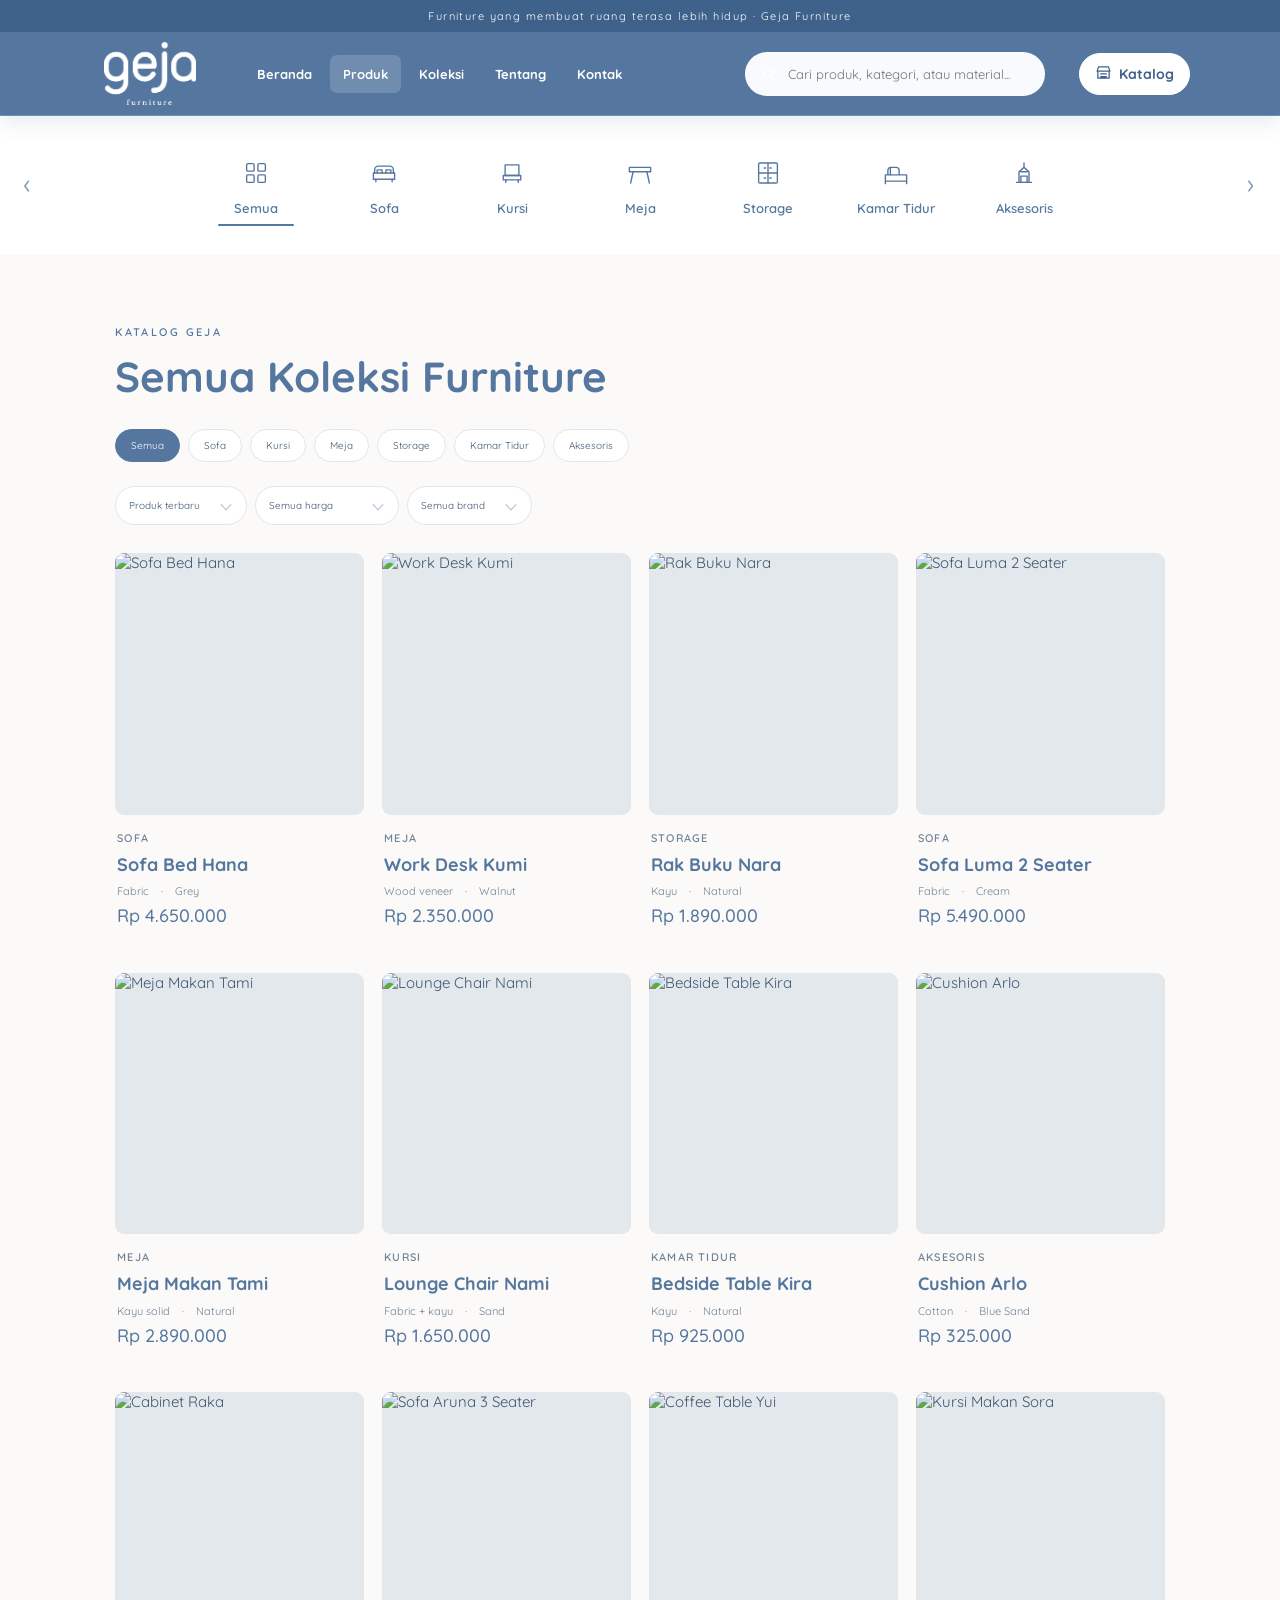
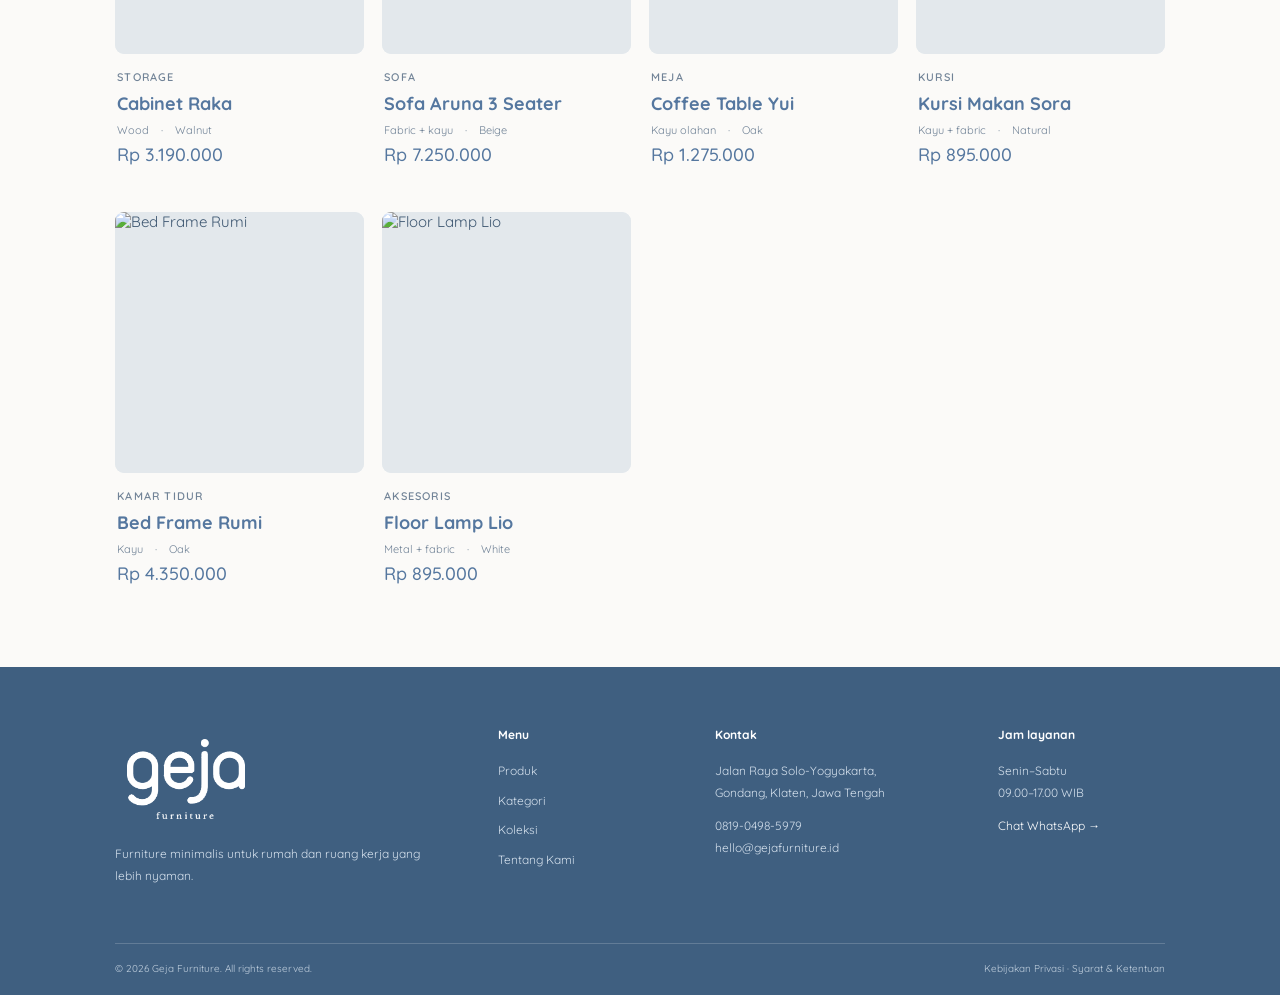
==== katalog.html @ 862dd2e2 "update nomor wa dan alamat" ====
<!DOCTYPE html>
<html lang="id">
<head>
  <meta charset="UTF-8">
  <meta name="viewport" content="width=device-width, initial-scale=1.0">
  <title>Katalog Geja Furniture | Semua Koleksi Furniture Minimalis</title>
  <meta name="description" content="Geja Furniture menghadirkan koleksi furniture minimalis untuk rumah, apartemen, ruang kerja, dan interior. Temukan sofa, kursi, meja, storage, kamar tidur, dan aksesoris dengan desain fungsional dan nyaman.">
  <meta name="keywords" content="Geja Furniture, furniture minimalis, furniture rumah, sofa minimalis, kursi minimalis, meja minimalis, furniture ruang kerja, furniture kamar tidur, storage, aksesoris rumah, katalog furniture">
  <meta name="author" content="Geja Furniture">
  <meta name="robots" content="index, follow, max-image-preview:large, max-snippet:-1, max-video-preview:-1">
  <meta name="googlebot" content="index, follow">
  <meta name="theme-color" content="#55779f">
  <meta name="application-name" content="Geja Furniture">
  <meta name="apple-mobile-web-app-title" content="Geja Furniture">
  <meta property="og:locale" content="id_ID">
  <meta property="og:site_name" content="Geja Furniture">
  <meta property="og:title" content="Geja Furniture | Furniture Minimalis untuk Rumah & Ruang Kerja">
  <meta property="og:description" content="Lihat seluruh katalog Geja Furniture: sofa, kursi, meja, storage, kamar tidur, dan aksesoris untuk rumah dan ruang kerja.">
  <meta property="og:type" content="website">
  <meta property="og:image" content="geja-logo.png">
  <meta property="og:image:alt" content="Logo Geja Furniture">
  <meta name="twitter:card" content="summary">
  <meta name="twitter:title" content="Geja Furniture | Furniture Minimalis">
  <meta name="twitter:description" content="Katalog furniture minimalis Geja untuk ruang yang nyaman dan personal.">
  <meta name="twitter:image" content="geja-logo.png">
  <link rel="icon" type="image/png" href="favicon.png">
  <link rel="preconnect" href="https://fonts.googleapis.com">
  <link rel="preconnect" href="https://fonts.gstatic.com" crossorigin>
  <link href="https://fonts.googleapis.com/css2?family=Quicksand:wght@400;500;600;700;800&display=swap" rel="stylesheet">
  <link rel="stylesheet" href="style.css">

  <script type="application/ld+json">
  {
    "@context": "https://schema.org",
    "@graph": [
      {
        "@type": "Organization",
        "name": "Geja Furniture",
        "logo": "geja-logo.png",
        "description": "Geja Furniture menghadirkan furniture minimalis untuk rumah, ruang kerja, dan kebutuhan interior."
      },
      {
        "@type": "WebSite",
        "name": "Geja Furniture",
        "description": "Katalog furniture minimalis Geja untuk rumah, apartemen, ruang kerja, dan kebutuhan interior."
      }
    ]
  }
  </script>
</head>
<body>

  <div class="topbar">Furniture yang membuat ruang terasa lebih hidup · Geja Furniture</div>

  <header class="header">
    <a class="logo" href="index.html#home" aria-label="Geja Furniture"><img src="geja-logo.png" alt="Geja Furniture"></a>
    <nav id="nav" aria-label="Navigasi utama">
      <a href="index.html#home">Beranda</a><a class="nav-active" href="katalog.html">Produk</a><a href="index.html#koleksi">Koleksi</a><a href="index.html#tentang">Tentang</a><a href="#kontak">Kontak</a>
    </nav>
    <form class="header-search" id="headerSearchForm" role="search"><span class="sr-only"><label for="headerSearch">Cari produk</label></span><button class="search-icon" type="submit" aria-label="Cari"><svg viewBox="0 0 24 24" aria-hidden="true"><circle cx="11" cy="11" r="5.5"></circle><path d="M16 16L21 21"></path></svg></button><input id="headerSearch" type="search" placeholder="Cari produk, kategori, atau material..." autocomplete="off"></form>
    <a class="header-product-btn" href="katalog.html" aria-label="Lihat semua produk"><span aria-hidden="true"><svg class="catalog-icon" viewBox="0 0 24 24"><path d="M4 10h16v10H4zM3 10l2-6h14l2 6M8 14h8M8 18h8"/></svg></span><span>Katalog</span></a>
    <button class="menu-btn" id="menuBtn" aria-label="Buka menu" aria-controls="nav" aria-expanded="false">☰</button>
  </header>

  
<main id="home">
    <section class="categories section" id="kategori">
      <div class="category-slider" aria-label="Kategori produk">
        <button class="slider-arrow" id="catPrev" type="button" aria-label="Kategori sebelumnya">‹</button>
        <div class="category-track" id="categoryTrack">
          <button class="category-card active" data-filter="Semua" type="button"><span class="category-icon all-icon"><svg viewBox="0 0 48 48" aria-hidden="true"><rect x="9" y="9" width="12" height="12" rx="2"/><rect x="27" y="9" width="12" height="12" rx="2"/><rect x="9" y="27" width="12" height="12" rx="2"/><rect x="27" y="27" width="12" height="12" rx="2"/></svg></span><span>Semua</span></button>
          <button class="category-card" data-filter="Sofa" type="button"><span class="category-icon"><svg viewBox="0 0 48 48" aria-hidden="true"><path d="M9 24v-5a6 6 0 0 1 6-6h18a6 6 0 0 1 6 6v5"/><path d="M7 24h34v10H7z"/><path d="M11 34v4M37 34v4M13 24v-5h8v5M27 24v-5h8v5"/></svg></span><span>Sofa</span></button>
          <button class="category-card" data-filter="Kursi" type="button"><span class="category-icon"><svg viewBox="0 0 48 48" aria-hidden="true"><path d="M13 11h22v17H13z"/><path d="M10 28h28v7H10z"/><path d="M14 35v4M34 35v4"/></svg></span><span>Kursi</span></button>
          <button class="category-card" data-filter="Meja" type="button"><span class="category-icon"><svg viewBox="0 0 48 48" aria-hidden="true"><path d="M7 15h34v7H7zM13 22l-4 18M35 22l4 18"/></svg></span><span>Meja</span></button>
          <button class="category-card" data-filter="Storage" type="button"><span class="category-icon"><svg viewBox="0 0 48 48" aria-hidden="true"><rect x="9" y="8" width="30" height="32" rx="2"/><path d="M24 8v32M9 24h30M18 16h2M27 16h2M18 32h2M27 32h2"/></svg></span><span>Storage</span></button>
          <button class="category-card" data-filter="Kamar Tidur" type="button"><span class="category-icon"><svg viewBox="0 0 48 48" aria-hidden="true"><path d="M7 27h34v10H7zM11 27v-7a5 5 0 0 1 5-5h8a5 5 0 0 1 5 5v7"/><path d="M15 15v12M7 37v4M41 37v4"/></svg></span><span>Kamar Tidur</span></button>
          <button class="category-card" data-filter="Aksesoris" type="button"><span class="category-icon"><svg viewBox="0 0 48 48" aria-hidden="true"><path d="M12 39h24M16 39V22l8-7 8 7v17M19 22h10M24 8v7"/><path d="M19 29h10v10H19z"/></svg></span><span>Aksesoris</span></button>
        </div>
        <button class="slider-arrow" id="catNext" type="button" aria-label="Kategori berikutnya">›</button>
      </div>
    </section>

    <section class="products section" id="produk">
      <div class="section-head product-head"><div><p class="eyebrow">KATALOG GEJA</p><h2>Semua Koleksi Furniture</h2></div><span></span></div>
      <div class="filters" role="group" aria-label="Filter kategori"><button class="filter active" data-filter="Semua">Semua</button><button class="filter" data-filter="Sofa">Sofa</button><button class="filter" data-filter="Kursi">Kursi</button><button class="filter" data-filter="Meja">Meja</button><button class="filter" data-filter="Storage">Storage</button><button class="filter" data-filter="Kamar Tidur">Kamar Tidur</button><button class="filter" data-filter="Aksesoris">Aksesoris</button></div>
      <div class="toolbar">
        <div class="selects"><label><span class="sr-only">Urutkan</span><select id="sort"><option value="latest" selected>Produk terbaru</option><option value="price-low">Harga terendah</option><option value="price-high">Harga tertinggi</option><option value="name">Nama A–Z</option></select></label><label><span class="sr-only">Rentang harga</span><select id="priceRange"><option value="all">Semua harga</option><option value="under2">Di bawah Rp2 juta</option><option value="2to5">Rp2–5 juta</option><option value="over5">Di atas Rp5 juta</option></select></label><label><span class="sr-only">Brand</span><select id="brandFilter"><option value="all">Semua brand</option><option value="Geja Furniture">Geja Furniture</option></select></label></div>
      </div>
      <div class="product-grid" id="productGrid"></div>
      <div class="empty-state" id="emptyState" hidden><h3>Produk tidak ditemukan</h3><p>Coba ubah kata pencarian atau filter yang digunakan.</p><button class="btn outline" id="clearFilters" type="button">Reset filter</button></div>
    </section>


</main>
  <footer id="kontak"><div class="footer-main"><div><a class="logo footer-logo" href="index.html#home"><img src="geja-logo.png" alt="Geja Furniture"></a><p>Furniture minimalis untuk rumah dan ruang kerja yang lebih nyaman.</p></div><div><h4>Menu</h4><a href="katalog.html">Produk</a><a href="#kategori">Kategori</a><a href="index.html#koleksi">Koleksi</a><a href="index.html#tentang">Tentang Kami</a></div><div><h4>Kontak</h4><p>Jalan Raya Solo-Yogyakarta,<br>Gondang, Klaten, Jawa Tengah</p><p>0819-0498-5979<br>hello@gejafurniture.id</p></div><div><h4>Jam layanan</h4><p>Senin–Sabtu<br>09.00–17.00 WIB</p><a class="wa" href="https://wa.me/6281904985979" target="_blank" rel="noopener noreferrer">Chat WhatsApp →</a></div></div><div class="footer-bottom"><span>© <span id="year">2026</span> Geja Furniture. All rights reserved.</span><span>Kebijakan Privasi · Syarat & Ketentuan</span></div></footer>

  <div class="modal" id="modal" role="dialog" aria-modal="true" aria-labelledby="modalName" aria-hidden="true"><div class="modal-box"><button class="modal-share" id="modalShare" type="button" aria-label="Bagikan produk" title="Bagikan produk"><svg viewBox="0 0 24 24" aria-hidden="true"><circle cx="18" cy="5" r="2.5"></circle><circle cx="6" cy="12" r="2.5"></circle><circle cx="18" cy="19" r="2.5"></circle><path d="m8.2 10.8 7.6-4.6M8.2 13.2l7.6 4.6"></path></svg></button><button class="modal-close" id="modalClose" type="button" aria-label="Tutup detail">×</button><img id="modalImg" src="" alt=""><div class="modal-info"><p class="eyebrow" id="modalCategory"></p><h2 id="modalName"></h2><div class="modal-price-row"><strong id="modalPrice"></strong></div><p id="modalDesc"></p><div class="spec" id="modalSpec"></div><div class="modal-actions"><a class="btn shopee-modal-button" id="modalShopee" target="_blank" rel="noopener noreferrer"><img class="modal-action-icon" src="Shopee%20Icon.svg" alt="">Beli melalui Shopee →</a><a class="btn primary whatsapp-modal-button" id="modalContact" target="_blank" rel="noopener noreferrer"><img class="modal-action-icon" src="WhatsApp%20Logo.svg" alt="">Tanya via WhatsApp →</a></div></div></div></div>

  <script src="script.js"></script>
</body>
</html>
---- style.css ----
:root{--blue:#55779f;--blue-dark:#3f628b;--blue-soft:#eaf0f5;--blue-pale:#f3f6f8;--ink:#40556d;--muted:#8190a0;--paper:#fbfaf8;--white:#fff;--line:#e4e9ed;--warm:#f3eee7;--success:#567765;--shadow:0 16px 45px rgba(57,83,108,.10)}
*{box-sizing:border-box}html{scroll-behavior:smooth;scroll-padding-top:90px}body{margin:0;color:var(--ink);background:var(--paper);font-family:"Quicksand",sans-serif}body.modal-open{overflow:hidden}.sr-only{position:absolute;width:1px;height:1px;padding:0;margin:-1px;overflow:hidden;clip:rect(0,0,0,0);white-space:nowrap;border:0}
.topbar{background:var(--blue);color:#fff;text-align:center;font-size:10px;padding:8px 20px;letter-spacing:.13em}.header{height:82px;background:rgba(255,255,255,.94);backdrop-filter:blur(15px);display:flex;align-items:center;gap:34px;padding:0 7vw;position:sticky;top:0;z-index:20;border-bottom:1px solid var(--line);box-sizing:border-box}.logo{display:flex;align-items:center;text-decoration:none;flex:none;padding:12px 12px;border-radius:10px;line-height:0;align-self:center}.logo img{width:92px;height:auto;display:block;object-fit:contain;margin:0}.header nav{display:flex;gap:31px;flex:1;align-items:center}.header nav a,.text-link{font-size:13px;color:var(--ink);text-decoration:none;position:relative}.header nav a:after{content:"";position:absolute;left:0;right:0;bottom:-10px;height:2px;background:var(--blue);transform:scaleX(0);transform-origin:left;transition:.25s}.header nav a:hover:after,.header nav a.nav-active:after{transform:scaleX(1)}.header-search{width:min(300px,25vw);position:relative}.header-search input{width:100%;border:0;background:var(--blue-pale);border-radius:24px;padding:12px 16px 12px 42px;outline:none;font:inherit;font-size:11px;color:var(--ink)}.header-search input:focus{box-shadow:0 0 0 2px rgba(85,119,159,.18)}.search-icon{position:absolute;left:15px;top:50%;transform:translateY(-50%);width:18px;height:18px;display:flex;align-items:center;justify-content:center;color:var(--blue);z-index:1;background:transparent;border:0;padding:0;cursor:pointer}.search-icon svg,.search-box svg{width:18px;height:18px;stroke:currentColor;fill:none;stroke-width:2;stroke-linecap:round;stroke-linejoin:round}.header-icon{color:var(--blue);font-size:22px;text-decoration:none;line-height:1}.menu-btn{display:none;background:none;border:0;font-size:24px;color:var(--blue);cursor:pointer}
.hero{display:grid;grid-template-columns:47% 53%;min-height:590px;background:var(--white)}.hero-copy{padding:70px 5vw 65px 9vw;display:flex;flex-direction:column;justify-content:center;background:linear-gradient(135deg,#fff 0%,#fbfaf8 68%,#f1f5f8 100%)}.eyebrow{font-size:10px;letter-spacing:.25em;font-weight:600;color:var(--blue);margin:0 0 15px}.hero-brand{margin:0 0 12px}.hero-brand img{width:min(270px,62%);height:auto;display:block}.hero h1{font-family:"Quicksand",sans-serif;font-size:clamp(31px,3.3vw,51px);font-weight:600;line-height:1.02;margin:0 0 18px;letter-spacing:-.5px;color:var(--blue)}.hero h1 em{font-style:normal;color:#74879a}.hero-text{color:var(--muted);line-height:1.85;max-width:500px;font-size:13px}.hero-actions{display:flex;align-items:center;gap:25px;margin-top:23px}.btn{display:inline-flex;align-items:center;justify-content:center;gap:18px;padding:13px 21px;text-decoration:none;font-size:11px;font-weight:600;letter-spacing:.03em;border:0;cursor:pointer;font-family:inherit;border-radius:25px;transition:.2s}.btn.primary{background:var(--blue);color:#fff;box-shadow:0 7px 18px rgba(85,119,159,.18)}.btn.light{background:#fff;color:var(--blue);box-shadow:var(--shadow)}.btn.outline{border:1px solid var(--blue);background:transparent;color:var(--blue)}.btn:hover{transform:translateY(-2px)}.text-link:hover{color:var(--blue)}.hero-image{position:relative;min-height:590px;background:#e7edf1;overflow:hidden}.hero-image>img{width:100%;height:100%;object-fit:cover;display:block}.hero-image:after{content:"";position:absolute;inset:0;background:linear-gradient(90deg,rgba(255,255,255,.12),transparent 45%)}.hero-card{position:absolute;bottom:25px;left:25px;background:rgba(255,255,255,.93);padding:17px 20px;max-width:270px;box-shadow:var(--shadow);z-index:2}.hero-card small,.hero-card span{display:block;color:var(--muted);font-size:9px}.hero-card strong{display:block;margin:5px 0;font-family:"Quicksand",sans-serif;font-size:23px;color:var(--blue)}
.section{padding:70px 9vw}.section-head{display:flex;align-items:end;justify-content:space-between;margin-bottom:30px}.section-head h2{font-family:"Quicksand",sans-serif;font-size:44px;font-weight:600;line-height:1;margin:0;color:var(--blue)}
.categories{padding:18px 0 22px;background:#fff}.category-slider{display:grid;grid-template-columns:30px minmax(0,1fr) 30px;align-items:center;gap:2px;max-width:1260px;margin:auto}.category-track{display:flex;gap:3px;overflow-x:auto;scroll-behavior:smooth;scrollbar-width:none;padding:3px 0}.category-track::-webkit-scrollbar{display:none}.category-card{min-width:108px;flex:0 0 108px;border:0;background:transparent;color:var(--blue);padding:8px 5px 7px;border-radius:10px;cursor:pointer;text-align:center;font:inherit;position:relative;transition:.2s}.category-card:hover{background:var(--blue-pale)}.category-card.active{background:transparent}.category-card.active:after{content:"";position:absolute;left:24px;right:24px;bottom:0;height:2px;border-radius:2px;background:var(--blue)}.category-card>span:last-child{display:block;font-size:11px;font-weight:500;line-height:1.15;margin-top:5px;white-space:nowrap}.category-icon{width:38px;height:38px;display:flex;align-items:center;justify-content:center;margin:auto;background:transparent;border:0;box-shadow:none}.category-card.active .category-icon{background:transparent;border-color:transparent}.category-icon svg{width:25px;height:25px;fill:none;stroke:currentColor;stroke-width:1.8;stroke-linecap:round;stroke-linejoin:round}.all-icon svg rect{fill:none}.slider-arrow{width:28px;height:28px;border:0;background:transparent;color:var(--blue);font-size:25px;line-height:1;cursor:pointer;padding:0;opacity:.75}.slider-arrow:hover{opacity:1;background:var(--blue-pale);border-radius:50%}
.banner{min-height:410px;background:linear-gradient(90deg,rgba(57,76,96,.78),rgba(57,76,96,.18)),url("https://images.unsplash.com/photo-1618220179428-22790b461013?auto=format&fit=crop&w=1800&q=85") center/cover;display:flex;align-items:center;padding:60px 9vw;color:#fff}.banner .eyebrow{color:#dbe8f2}.banner h2{font-family:"Quicksand",sans-serif;font-size:55px;font-weight:600;line-height:.98;margin:0 0 28px}.filters{display:flex;gap:8px;flex-wrap:wrap;justify-content:flex-end;margin-bottom:24px}.filter{border:1px solid var(--line);background:#fff;border-radius:22px;padding:9px 15px;cursor:pointer;font:inherit;font-size:10px;color:var(--ink);transition:.2s}.filter.active,.filter:hover{background:var(--blue);color:#fff;border-color:var(--blue)}.toolbar{display:grid;grid-template-columns:minmax(240px,1fr) auto auto;gap:12px;align-items:center;margin-bottom:28px}.search-box{position:relative;display:block;max-width:520px}.search-box input{width:100%;padding:13px 42px 13px 16px;border:1px solid var(--line);border-radius:25px;background:#fff;font:inherit;font-size:11px;color:var(--ink);outline:none}.search-box input:focus,select:focus{border-color:var(--blue);box-shadow:0 0 0 2px rgba(85,119,159,.12)}.search-box>svg{position:absolute;right:15px;top:50%;transform:translateY(-50%);width:18px;height:18px;color:var(--blue);stroke:currentColor;fill:none;stroke-width:2;stroke-linecap:round;stroke-linejoin:round}.selects{display:flex;gap:8px}.selects select{padding:12px 32px 12px 13px;border:1px solid var(--line);border-radius:23px;background:#fff;font:inherit;font-size:10px;color:var(--ink);cursor:pointer}.result-count{font-size:10px;color:var(--muted);white-space:nowrap;text-align:right}.product-grid{display:grid;grid-template-columns:repeat(4,1fr);gap:34px 18px}.product{cursor:pointer;outline:none}.product:focus-visible{box-shadow:0 0 0 3px rgba(85,119,159,.28)}.product-image{position:relative;background:#edf1f3;overflow:hidden;border-radius:9px}.product-image img{width:100%;aspect-ratio:1/1.05;display:block;object-fit:cover;transition:.5s}.product-image img.img-error{background:#e3e8ec}.product:hover img{transform:scale(1.035)}.badge,.status{position:absolute;top:11px;padding:6px 10px;font-size:8px;letter-spacing:.08em;background:rgba(255,255,255,.94);border-radius:14px}.badge{left:11px;color:var(--blue)}.status{right:11px;color:var(--success);text-transform:uppercase}.status.pre-order{color:var(--blue-dark)}.quick-view{position:absolute;bottom:11px;right:11px;border:0;background:var(--blue);color:#fff;border-radius:18px;padding:8px 13px;font:inherit;font-size:9px;opacity:0;transform:translateY(5px);transition:.25s;cursor:pointer}.product:hover .quick-view,.product:focus-within .quick-view{opacity:1;transform:none}.product-info{padding:12px 2px}.product-category{color:var(--muted);font-size:9px;text-transform:uppercase;letter-spacing:.11em}.product h3{font-family:"Quicksand",sans-serif;color:var(--blue);font-size:13px;font-weight:600;margin:7px 0}.product-meta{display:flex;gap:12px;color:var(--muted);font-size:9px;margin-bottom:7px}.product-meta span+span:before{content:"·";margin-right:12px}.price{font-size:13px;font-weight:700;color:var(--blue)}.empty-state{text-align:center;padding:65px 20px;border:1px dashed var(--line);border-radius:15px;margin-top:10px}.empty-state h3{font-family:"Quicksand",sans-serif;font-size:29px;margin:0 0 8px;color:var(--blue)}.empty-state p{color:var(--muted);font-size:12px;margin:0 0 20px}
.collection-grid{display:grid;grid-template-columns:1.25fr .75fr;gap:15px}.collection{position:relative;min-height:300px;overflow:hidden;border-radius:9px}.collection.large{grid-row:span 2;min-height:615px}.collection img{width:100%;height:100%;object-fit:cover;position:absolute}.collection:after{content:"";position:absolute;inset:0;background:linear-gradient(0deg,rgba(43,60,76,.72),transparent 60%)}.collection>div{position:absolute;z-index:2;bottom:25px;left:25px;color:#fff;max-width:420px}.collection p{font-size:9px;letter-spacing:.17em}.collection h3{font-family:"Quicksand",sans-serif;font-size:28px;font-weight:600;margin:8px 0}.benefits{display:grid;grid-template-columns:repeat(4,1fr);gap:25px;border-top:1px solid var(--line);border-bottom:1px solid var(--line);background:#fff}.benefit b{font-size:11px;color:var(--blue)}.benefit h3{font-family:"Quicksand",sans-serif;color:var(--blue);font-size:25px;font-weight:600;margin:22px 0 8px}.benefit p,.about-copy>p{color:var(--muted);line-height:1.8;font-size:12px}.about{display:grid;grid-template-columns:1.05fr .95fr;gap:7vw;align-items:center}.about-image img{width:100%;display:block;aspect-ratio:1.2;object-fit:cover;border-radius:8px}.about-copy h2{font-family:"Quicksand",sans-serif;color:var(--blue);font-size:53px;font-weight:600;line-height:.95;margin:0 0 23px}.about-copy .btn{margin-top:18px}
footer{background:#3f5f80;color:#eef5fb;padding:60px 9vw 20px}.footer-main{display:grid;grid-template-columns:2fr 1fr 1.4fr 1fr;gap:50px}.footer-logo img{filter:brightness(0) invert(1);width:105px}.footer-main>div>p,footer a{font-size:11px;color:#d3dfeb;line-height:1.8;text-decoration:none}.footer-main h4{font-size:11px;margin:0 0 18px;color:#fff}.footer-main a:not(.logo):not(.wa){display:block;margin:8px 0}.wa{color:#fff!important}.footer-bottom{border-top:1px solid rgba(255,255,255,.18);margin-top:45px;padding-top:18px;display:flex;justify-content:space-between;color:#c0cfdd;font-size:9px}.modal{display:none;position:fixed;inset:0;background:rgba(39,57,74,.62);z-index:100;padding:30px;align-items:center;justify-content:center}.modal.open{display:flex}.modal-box{background:var(--paper);width:min(920px,100%);max-height:90vh;overflow:auto;display:grid;grid-template-columns:1fr 1fr;position:relative;border-radius:12px;overflow:hidden}.modal-box>img{width:100%;height:100%;min-height:450px;object-fit:cover;background:#e8edf0}.modal-info{padding:50px 42px}.modal-info h2{font-family:"Quicksand",sans-serif;color:var(--blue);font-size:42px;font-weight:600;margin:0 0 12px}.modal-price-row{display:flex;align-items:center;gap:15px;margin-bottom:20px}.modal-info>p:not(.eyebrow){color:var(--muted);font-size:12px;line-height:1.8}.modal-price-row strong{font-size:18px;color:var(--blue)}.modal-price-row span{font-size:9px;text-transform:uppercase;letter-spacing:.08em;padding:6px 9px;background:#e6efe9;color:var(--success);border-radius:12px}.spec{border-top:1px solid var(--line);border-bottom:1px solid var(--line);margin:25px 0}.spec div{display:grid;grid-template-columns:90px 1fr;padding:12px 0;font-size:11px}.spec div+div{border-top:1px solid var(--line)}.spec b{font-weight:600;color:var(--blue)}.spec span{color:var(--muted)}.modal-actions{display:flex;gap:10px;flex-wrap:wrap}.modal-close{position:absolute;right:12px;top:12px;border:0;background:#fff;color:var(--blue);border-radius:50%;width:34px;height:34px;font-size:23px;cursor:pointer;z-index:3;box-shadow:0 3px 10px rgba(0,0,0,.08)}.modal-close:focus-visible{outline:2px solid var(--blue)}
@media(max-width:1100px){.header{gap:20px}.header nav{gap:18px}.header-search{width:230px}.product-grid{grid-template-columns:repeat(3,1fr)}.toolbar{grid-template-columns:1fr 1fr}.search-box{max-width:none}.result-count{text-align:left}.selects{justify-content:flex-end}.category-card{min-width:120px;flex-basis:120px}}
@media(max-width:900px){.header nav{display:none;position:absolute;top:82px;left:0;right:0;background:#fff;padding:20px 7vw;flex-direction:column;border-bottom:1px solid var(--line);box-shadow:0 10px 25px rgba(50,70,90,.08)}.header nav.show{display:flex}.menu-btn{display:block;margin-left:auto}.header-icon{display:none}.header-search{margin-left:auto;width:min(280px,45vw)}.hero{grid-template-columns:1fr}.hero-copy{padding:65px 7vw}.hero-image{min-height:480px}.product-grid{grid-template-columns:repeat(2,1fr)}.filters{justify-content:flex-start}.about{grid-template-columns:1fr}.about-copy{padding-top:10px}.benefits{grid-template-columns:repeat(2,1fr)}.footer-main{grid-template-columns:1fr 1fr}.collection-grid{grid-template-columns:1fr}.collection.large{grid-row:auto;min-height:420px}.collection{min-height:300px}}
@media(max-width:620px){.topbar{font-size:8px}.header{height:72px;padding:0 5vw}.header nav{top:72px}.logo img{width:88px}.header-search{width:150px}.hero-copy{padding:48px 6vw}.hero-brand img{width:190px}.hero h1{font-size:38px}.hero-image{min-height:390px}.hero-card{left:15px;bottom:15px}.section{padding:55px 6vw}.section-head{align-items:start;gap:15px}.section-head h2{font-size:37px}.category-slider{grid-template-columns:24px minmax(0,1fr) 24px;gap:0}.slider-arrow{width:24px;height:24px;font-size:20px}.category-track{gap:1px;padding:2px 0}.category-card{min-width:76px;flex-basis:76px;padding:6px 2px 7px}.category-card.active:after{left:16px;right:16px}.category-card>span:last-child{font-size:9px;margin-top:3px}.category-icon{width:32px;height:32px}.category-icon svg{width:22px;height:22px}.toolbar{grid-template-columns:1fr}.selects{justify-content:stretch}.selects label{flex:1}.selects select{width:100%}.result-count{text-align:left}.product-grid{gap:28px 12px}.product-meta{display:none}.banner{min-height:360px;padding:50px 6vw}.banner h2{font-size:42px}.benefits{grid-template-columns:1fr}.footer-main{grid-template-columns:1fr;gap:28px}.footer-bottom{flex-direction:column;gap:8px}.modal{padding:12px}.modal-box{grid-template-columns:1fr;max-height:94vh}.modal-box>img{min-height:260px;max-height:340px}.modal-info{padding:32px 25px}.modal-info h2{font-size:36px}}

/* =============================
   GEJA V5 — refined responsive theme
   ============================= */
:root{
  --blue:#55779f;
  --blue-dark:#3f628b;
  --blue-soft:#e7eef4;
  --blue-pale:#f1f5f8;
  --ink:#3f5872;
  --muted:#718397;
  --paper:#fbfaf8;
  --white:#fff;
  --line:#dfe7ed;
}
body{font-family:"Quicksand",sans-serif;font-size:15px}
h1,h2,h3,h4,h5,h6,p,a,button,input,select,textarea{font-family:"Quicksand",sans-serif}

/* Header mengikuti warna biru logo Geja */
.topbar{background:var(--blue-dark);font-size:11px;padding:9px 20px}
.header{height:84px;background:var(--blue);border-bottom:1px solid rgba(255,255,255,.18);box-shadow:0 5px 20px rgba(63,98,139,.14)}
.logo img{width:118px;filter:brightness(0) invert(1)}
.header nav a,.text-link{font-size:14px;color:#fff;font-weight:600}
.header nav a:after{background:#fff}
.header-search input{background:rgba(255,255,255,.95);font-size:13px;padding:13px 16px 13px 42px}
.search-icon{color:var(--blue-dark);border:0;background:transparent;cursor:pointer;padding:0;line-height:1;font-family:inherit} .search-icon:focus-visible{outline:2px solid rgba(255,255,255,.7);outline-offset:3px;border-radius:50%}
.header-icon,.menu-btn{color:#fff}

/* Hirarki teks dibuat lebih terbaca */
.eyebrow{font-size:11px;letter-spacing:.22em}
.hero h1{font-size:clamp(34px,3.5vw,54px);font-weight:700;line-height:1.08;letter-spacing:-.3px}
.hero-text{font-size:15px;line-height:1.8}
.btn{font-size:13px;padding:14px 22px}
.text-link{font-size:14px}
.hero-card small,.hero-card span{font-size:11px}
.hero-card strong{font-size:21px;font-weight:700}
.section-head h2{font-size:42px;font-weight:700;line-height:1.08}

/* Slider kategori desktop: ikon lebih besar, item tetap sederhana */
.categories{padding:22px 0 25px}
.category-slider{grid-template-columns:36px minmax(0,1fr) 36px;max-width:1260px;gap:0}
.category-track{gap:4px;padding:4px 0}
.category-card{min-width:124px;flex-basis:124px;padding:9px 5px 10px}
.category-card>span:last-child{font-size:13px;font-weight:600;margin-top:6px}
.category-icon{width:44px;height:44px}
.category-icon svg{width:30px;height:30px;stroke-width:2.2}
.slider-arrow{width:32px;height:32px;font-size:27px}

/* Produk, koleksi, benefit, footer, dan modal */
.product-category{font-size:11px}
.product h3{font-size:15px}
.product-meta{font-size:11px}
.price{font-size:15px}
.badge,.status{font-size:9px}
.quick-view{font-size:11px}
.empty-state h3{font-size:27px;font-weight:700}
.empty-state p{font-size:13px}
.collection p{font-size:10px}
.collection h3{font-size:27px;font-weight:700}
.benefit b{font-size:12px}
.benefit h3{font-size:22px;font-weight:700}
.benefit p,.about-copy>p{font-size:14px;line-height:1.8}
.about-copy h2{font-size:46px;font-weight:700;line-height:1.05}
.banner h2{font-size:52px;font-weight:700;line-height:1.02}
.footer-main>div>p,footer a{font-size:12px}
.footer-main h4{font-size:12px}
.footer-bottom{font-size:10px}
.modal-info h2{font-size:39px;font-weight:700}
.modal-info>p:not(.eyebrow){font-size:14px}
.modal-price-row strong{font-size:19px}
.modal-price-row span{font-size:10px}
.spec div{font-size:12px}

@media(max-width:900px){
  .header{height:82px}
  .header nav{top:82px;background:var(--blue);border-bottom:1px solid rgba(255,255,255,.18)}
  .header nav a{color:#fff;font-size:15px}
  .header nav a:after{background:#fff}
  .header-search input{font-size:12px}
}

@media(max-width:620px){
  .topbar{font-size:9px;padding:8px 14px;letter-spacing:.1em}
  .header{height:72px;padding:0 4vw}
  .header nav{top:72px;padding:18px 6vw}
  .logo img{width:94px}
  .header-search{width:min(190px,48vw)}
  .header-search input{font-size:11px;padding:11px 12px 11px 36px}
  .search-icon{left:12px;font-size:18px}

  .hero-copy{padding:45px 6vw}
  .hero h1{font-size:36px}
  .hero-text{font-size:14px}
  .eyebrow{font-size:10px}
  .hero-card small,.hero-card span{font-size:10px}
  .hero-card strong{font-size:19px}
  .section{padding:50px 6vw}
  .section-head h2{font-size:34px}

  /* Mobile: tanpa tombol navigasi, slider memenuhi lebar layar */
  .categories{padding:12px 0 18px}
  .category-slider{display:block;width:100%;max-width:none}
  .category-slider .slider-arrow{display:none}
  .category-track{width:100vw;max-width:none;gap:0;padding:2px 0 6px;overflow-x:auto;overflow-y:hidden}
  .category-card{min-width:25vw;width:25vw;flex:0 0 25vw;padding:8px 2px 9px;border-radius:0}
  .category-card:hover{background:transparent}
  .category-card.active:after{left:22%;right:22%;height:2px}
  .category-icon{width:38px;height:38px}
  .category-icon svg{width:28px;height:28px}
  .category-card>span:last-child{font-size:12px;line-height:1.2;margin-top:5px;font-weight:600}

  .toolbar{gap:16px;margin-bottom:28px}
  .toolbar .search-box input{font-size:13px}
  .selects{display:flex;justify-content:flex-start;gap:10px;width:100%;overflow-x:auto;overflow-y:hidden;padding:2px 1px 8px;scrollbar-width:thin;scrollbar-color:var(--blue) var(--blue-pale)}
  .selects::-webkit-scrollbar{height:5px}
  .selects::-webkit-scrollbar-track{background:var(--blue-pale);border-radius:5px}
  .selects::-webkit-scrollbar-thumb{background:var(--blue);border-radius:5px}
  .selects label{display:block;flex:0 0 auto}
  .selects select{display:block;min-width:max-content;min-height:48px;padding:12px 40px 12px 15px;font-size:13px;line-height:1.25;white-space:nowrap}
  .filters{gap:8px;margin-bottom:22px}
  .filter{min-height:40px;padding:9px 14px;font-size:12px}
  .result-count{font-size:11px}
  .product-category{font-size:10px}
  .product h3{font-size:14px}
  .price{font-size:14px}
  .banner h2{font-size:40px}
  .benefit h3{font-size:21px}
  .benefit p,.about-copy>p{font-size:13px}
  .about-copy h2{font-size:38px}
  .footer-main>div>p,footer a{font-size:12px}
  .modal-info h2{font-size:33px}
}


/* =============================
   GEJA V6 — category alignment + header product button + stronger product typography
   ============================= */
@media(min-width:901px){
  .category-track{justify-content:center;}
}
.header-product-btn{
  display:inline-flex;
  align-items:center;
  justify-content:center;
  gap:7px;
  min-width:92px;
  height:42px;
  padding:0 15px;
  border:1px solid rgba(255,255,255,.48);
  border-radius:22px;
  background:rgba(255,255,255,.10);
  color:#fff;
  text-decoration:none;
  font-family:"Quicksand",sans-serif;
  font-size:14px;
  font-weight:700;
  line-height:1;
  transition:background .2s, transform .2s, border-color .2s;
}
.header-product-btn span:first-child{font-size:19px;line-height:1;}
.catalog-icon{width:17px;height:17px;fill:none;stroke:currentColor;stroke-width:1.8;stroke-linecap:round;stroke-linejoin:round}
.header-product-btn:hover{background:rgba(255,255,255,.20);border-color:rgba(255,255,255,.75);transform:translateY(-1px);}
.product h3{font-size:18px;font-weight:750;line-height:1.25;margin:8px 0 8px;}
.price{font-size:18px;font-weight:500;line-height:1.2;}
.product-category{font-size:11px;font-weight:600;}
@media(max-width:1100px) and (min-width:901px){
  .header-product-btn{min-width:82px;padding:0 12px;font-size:13px;}
}
@media(max-width:900px){
  .header-product-btn{display:inline-flex;}
}
@media(max-width:620px){
  .header{gap:8px}
  .logo img{width:76px}
  .header-search{width:clamp(145px,calc(100vw - 175px),210px)}
  .header-product-btn{min-width:42px;width:42px;height:36px;padding:0;font-size:0;gap:0}
  .header-product-btn span:first-child{display:flex;font-size:19px}
  .catalog-icon{width:18px;height:18px}
  .header-product-btn span:last-child{display:none}
  .product h3{font-size:17px;font-weight:750;}
  .price{font-size:17px;font-weight:500;}
  .product-category{font-size:10px;}
}


/* Benefit illustrations: simple outline style */
.benefit{position:relative;padding-top:8px}
.benefit-icon{width:78px;height:78px;margin-bottom:20px;display:flex;align-items:center;justify-content:flex-start}
.benefit-icon svg{width:72px;height:72px;stroke:var(--blue);stroke-width:1.7;stroke-linecap:round;stroke-linejoin:round}
.benefit h3{margin:0 0 10px;font-size:23px;font-weight:800;line-height:1.25}
.benefit p{font-size:14px;line-height:1.75}
@media(max-width:900px){.benefit-icon{width:68px;height:68px;margin-bottom:15px}.benefit-icon svg{width:62px;height:62px}.benefit h3{font-size:21px}}
@media(max-width:620px){.benefit{padding-top:2px}.benefit-icon{width:64px;height:64px;margin-bottom:13px}.benefit-icon svg{width:58px;height:58px}.benefit h3{font-size:20px}.benefit p{font-size:14px}}

/* V8 — ruang visual di sekitar logo header */
.header > .logo{
  padding: 14px 14px;
  border-radius: 10px;
  margin-top: 0;
  margin-bottom: 0;
}
.header > .logo img{
  display:block;
  width: 92px;
  height: auto;
}

@media (max-width: 620px){
  .header > .logo{
    padding: 10px 10px;
  }
}

/* Tombol menuju halaman katalog lengkap */
.catalog-cta {
  display:flex; flex-direction:column; align-items:center; justify-content:center;
  gap:10px; margin:34px auto 0; text-align:center;
}
.catalog-cta p { margin:0; font-size:15px; font-weight:600; color:var(--muted); }
.catalog-cta .btn { min-width:210px; }
@media (max-width:768px) {
  .catalog-cta { margin-top:28px; }
  .catalog-cta p { font-size:14px; }
  .catalog-cta .btn { width:100%; max-width:280px; }
}

.shopping{background:var(--blue-pale);border-top:1px solid var(--line);border-bottom:1px solid var(--line)}
.shopping-inner{display:grid;grid-template-columns:minmax(0,1fr) minmax(360px,500px);gap:60px;align-items:center}
.shopping h2{max-width:600px;margin:0;color:var(--blue);font-size:clamp(30px,4vw,48px);line-height:1.05;font-weight:700}
.shopping-text{max-width:560px;margin:18px 0 0;color:var(--muted);font-size:14px;line-height:1.8}
.shopping-actions{display:grid;gap:12px}
.shopping-button{display:flex;align-items:center;gap:15px;min-height:78px;padding:15px 18px;border-radius:10px;text-decoration:none;color:#fff;box-shadow:0 10px 24px rgba(57,83,108,.12);transition:transform .2s,box-shadow .2s}
.shopee-modal-button{background:#ee4d2d;color:#fff}
.whatsapp-button,.whatsapp-modal-button{background:#198754;color:#fff}
.modal-action-icon{width:18px;height:18px;object-fit:contain;filter:brightness(0) invert(1)}
.modal-actions{display:grid;grid-template-columns:1fr;gap:10px}
.modal-actions .btn{width:100%;min-width:0}
.shopping-button:hover{transform:translateY(-2px);box-shadow:0 14px 28px rgba(57,83,108,.18)}
.shopping-button:focus-visible{outline:3px solid rgba(85,119,159,.35);outline-offset:3px}
.shopping-icon{width:35px;height:35px;flex:0 0 35px;object-fit:contain;filter:brightness(0) invert(1)}
.shopping-button span:not(.shopping-arrow){display:flex;flex-direction:column;gap:3px;min-width:0}
.shopping-button small{font-size:10px;opacity:.82;letter-spacing:.08em;text-transform:uppercase}
.shopping-button strong{font-size:15px;font-weight:700}
.shopping-arrow{margin-left:auto;font-size:22px;line-height:1}
.shopee-button{background:#ee4d2d}
@media(max-width:900px){.shopping-inner{grid-template-columns:1fr;gap:30px}}
@media(max-width:620px){.shopping{padding-top:45px;padding-bottom:45px}.shopping-inner{gap:25px}.shopping-text{font-size:13px}.shopping-button{min-height:72px;padding:13px 15px}.shopping-icon{width:31px;height:31px;flex-basis:31px}.shopping-button strong{font-size:13px}}

/* Header navigation: clean light bar with a soft active tab */
.header{
  background:var(--blue);
  border-bottom:1px solid rgba(255,255,255,.18);
  box-shadow:0 5px 20px rgba(63,98,139,.14);
}
.header > .logo img{filter:brightness(0) invert(1)}
.header nav{gap:5px}
.header nav a{
  padding:11px 13px;
  border-radius:7px;
  color:#fff;
  font-size:13px;
  font-weight:700;
  transition:background .2s,color .2s;
}
.header nav a:after{display:none}
.header nav a:hover,.header nav a.nav-active{
  background:rgba(255,255,255,.16);
  color:#fff;
}
.header-search input{
  background:rgba(255,255,255,.96);
  border:1px solid rgba(255,255,255,.5);
}
.search-icon,.header-icon,.menu-btn{color:#fff}
.header-product-btn{
  background:#fff;
  border-color:#fff;
  color:var(--blue-dark);
}
.header-product-btn:hover{
  background:var(--blue-pale);
  border-color:var(--blue-pale);
}
@media(max-width:900px){
  .header nav{
    align-items:stretch;
    gap:5px;
    background:var(--blue);
    padding:14px 6vw 18px;
    box-shadow:0 14px 22px rgba(43,67,88,.18);
  }
  .header nav a{width:100%;padding:12px 14px}
  .header nav a:hover,.header nav a.nav-active{background:rgba(255,255,255,.16);color:#fff}
}

.location{background:#fff;border-top:1px solid var(--line)}
.location-inner{display:grid;grid-template-columns:.8fr 1.2fr;gap:60px;align-items:stretch}
.location-copy{display:flex;flex-direction:column;justify-content:center}
.location-copy h2{max-width:500px;margin:0;color:var(--blue);font-size:clamp(30px,4vw,48px);line-height:1.05;font-weight:700}
.location-copy p:not(.eyebrow){max-width:480px;margin:18px 0;color:var(--muted);font-size:14px;line-height:1.8}
.location-copy address{margin:0 0 18px;color:var(--ink);font-size:14px;font-style:normal;line-height:1.8}
.location-copy .text-link{width:max-content;color:var(--blue);font-weight:600}
.location-map{min-height:360px;overflow:hidden;border-radius:10px;background:#e8eef2;box-shadow:var(--shadow)}
.location-map iframe{display:block;width:100%;height:100%;min-height:360px;border:0}
@media(max-width:900px){.location-inner{grid-template-columns:1fr;gap:30px}.location-map,.location-map iframe{min-height:320px}}
@media(max-width:620px){.location{padding-top:45px;padding-bottom:45px}.location-copy p:not(.eyebrow),.location-copy address{font-size:13px}.location-map,.location-map iframe{min-height:280px}}

/* Hero carousel */
.hero-slides{position:absolute;inset:0}
.hero-slide{position:absolute;inset:0;width:100%;height:100%;object-fit:cover;opacity:0;transition:opacity .8s ease}
.hero-slide.active{opacity:1}
.hero-dots{position:absolute;right:25px;bottom:25px;z-index:3;display:flex;gap:8px}
.hero-dot{width:9px;height:9px;padding:0;border:1px solid #fff;border-radius:50%;background:rgba(255,255,255,.35);cursor:pointer;transition:.2s}
.hero-dot.active,.hero-dot:hover{background:#fff;transform:scale(1.2)}
.hero-dot:focus-visible{outline:2px solid #fff;outline-offset:3px}
@media(max-width:620px){.hero-dots{right:15px;bottom:15px}}

.modal-share{position:absolute;right:56px;top:12px;width:38px;height:38px;display:flex;align-items:center;justify-content:center;padding:0;border:0;border-radius:50%;background:#fff;color:var(--blue);cursor:pointer;box-shadow:0 4px 12px rgba(57,83,108,.12);transition:transform .2s,background .2s}.modal-share:hover{background:var(--blue-pale);transform:translateY(-1px)}.modal-share:focus-visible{outline:2px solid var(--blue);outline-offset:2px}.modal-share svg{width:19px;height:19px;fill:none;stroke:currentColor;stroke-width:1.8;stroke-linecap:round;stroke-linejoin:round}
.toolbar{grid-template-columns:minmax(0,1fr) auto}
.filters{justify-content:flex-start}

/* Panah dropdown dibuat lebih ringan dan tidak menempel ke tepi kontrol. */
.selects label{position:relative}
.selects label::after{content:"";position:absolute;right:17px;top:50%;width:7px;height:7px;border-right:1.5px solid currentColor;border-bottom:1.5px solid currentColor;color:var(--blue);opacity:.48;pointer-events:none;transform:translateY(-65%) rotate(45deg)}
.selects select{-webkit-appearance:none;appearance:none;padding-right:42px}
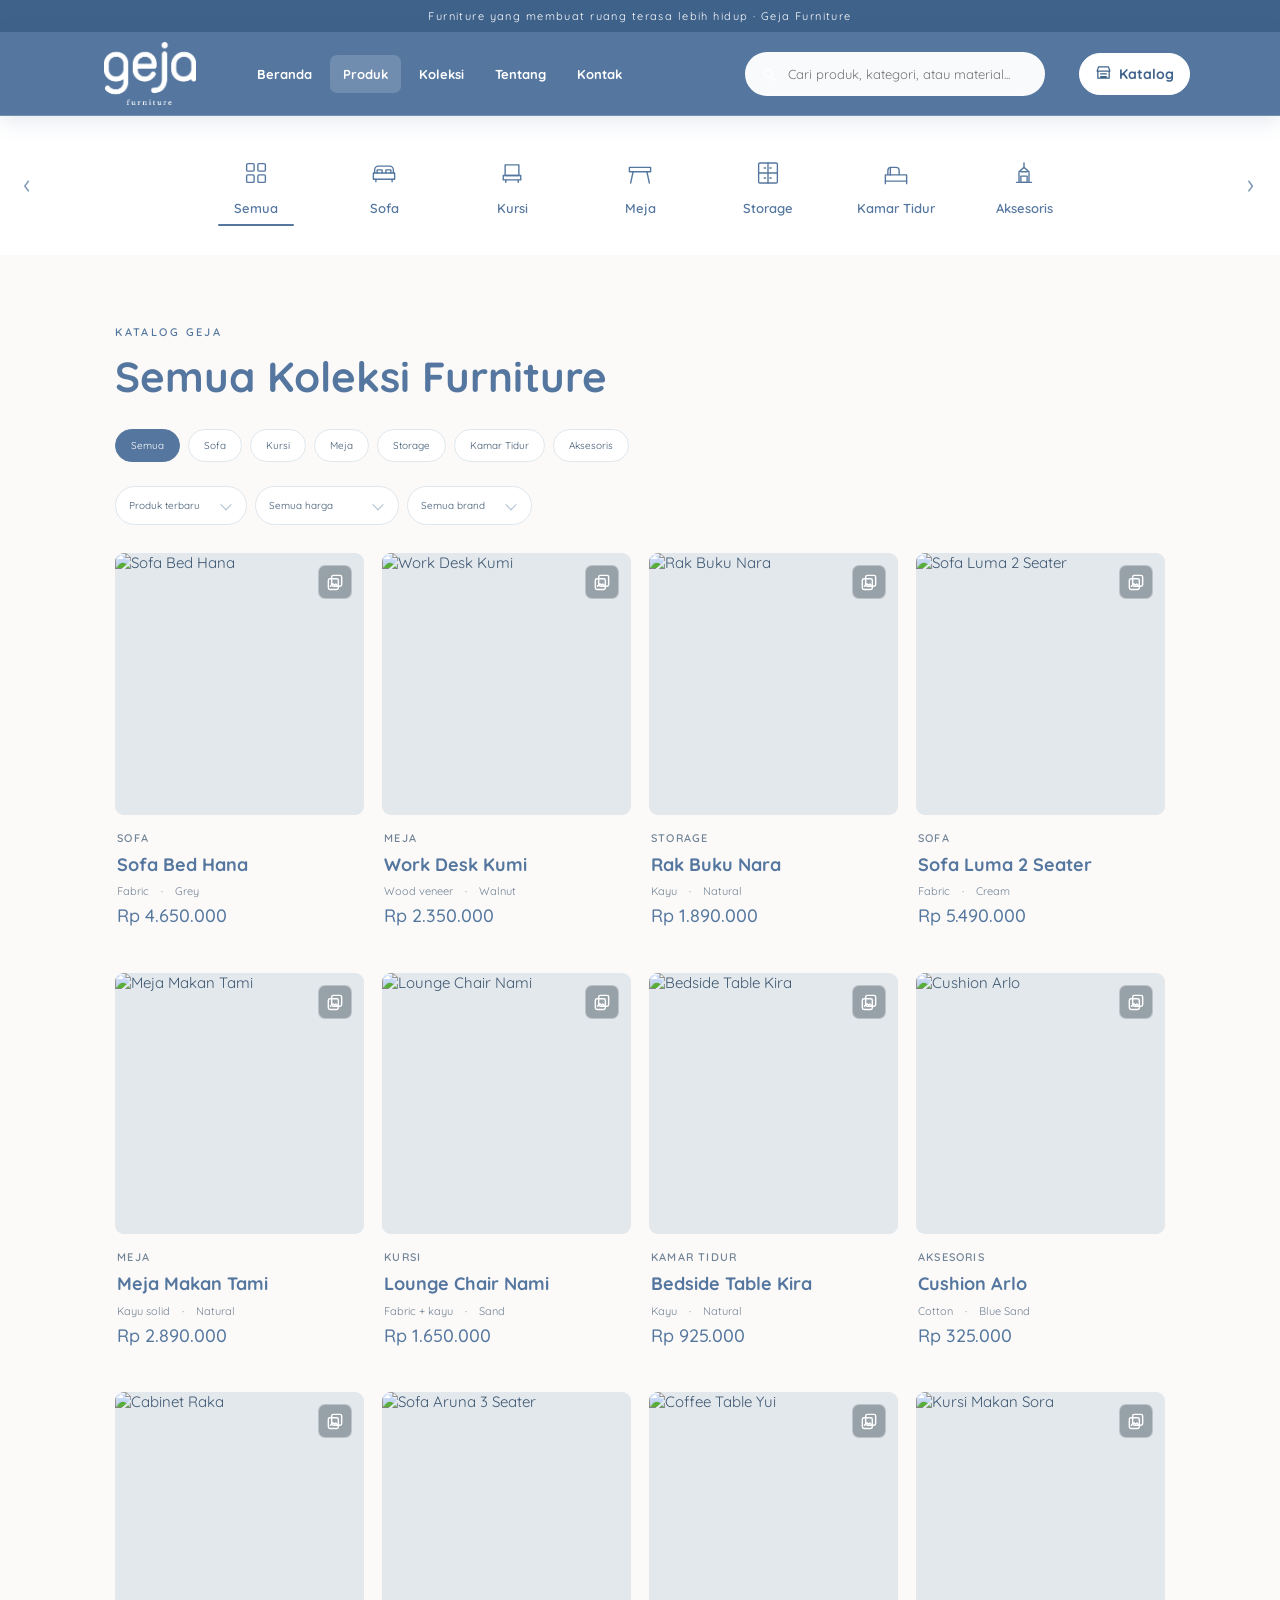
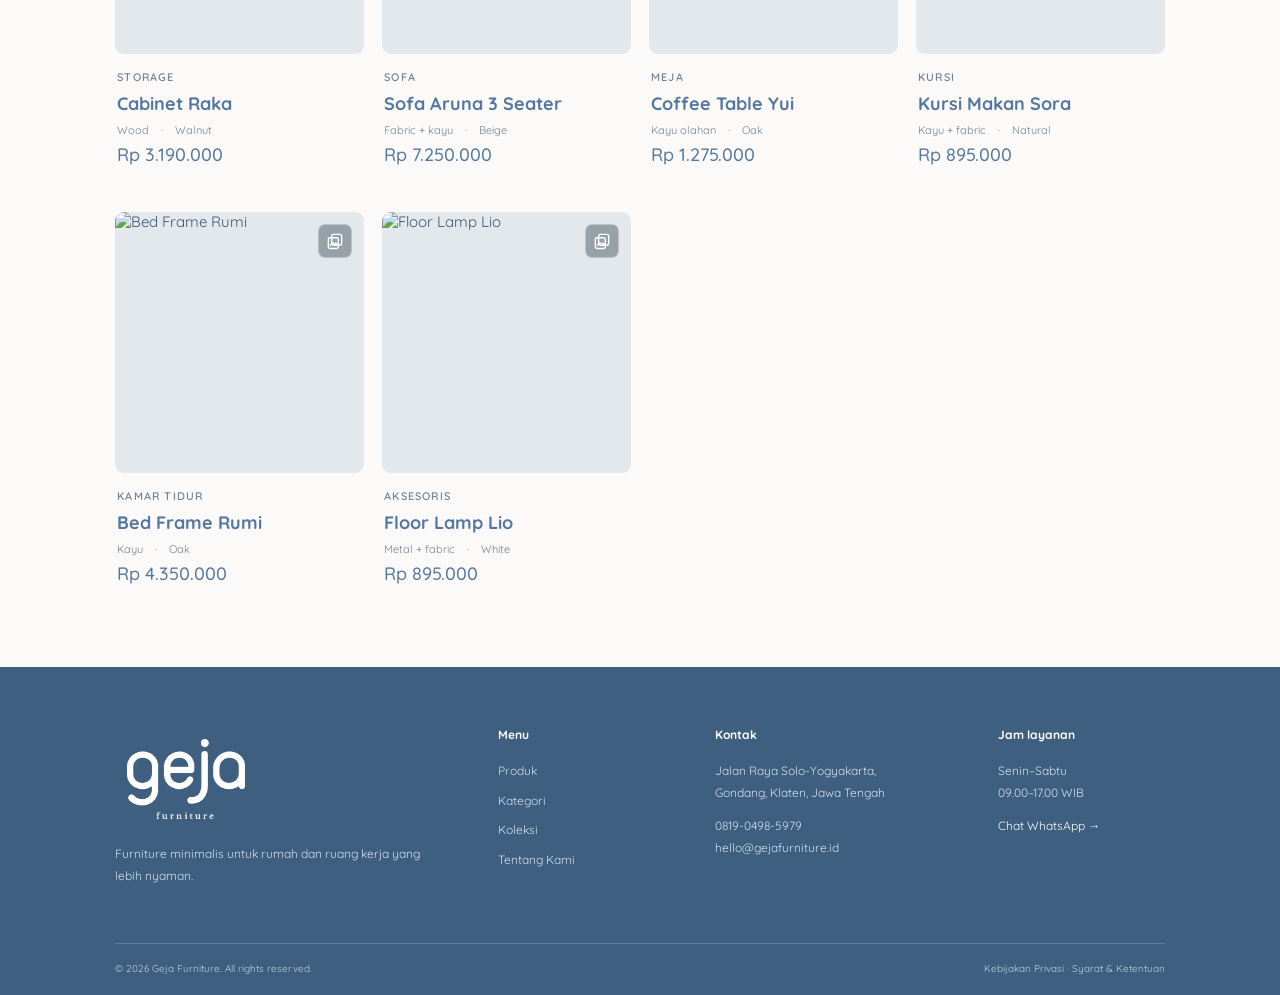
==== commit 04287597: "penambahan fitur multi image (swipe, zoom)" ====
--- a/katalog.html
+++ b/katalog.html
@@ -94,7 +94,8 @@
 </main>
   <footer id="kontak"><div class="footer-main"><div><a class="logo footer-logo" href="index.html#home"><img src="geja-logo.png" alt="Geja Furniture"></a><p>Furniture minimalis untuk rumah dan ruang kerja yang lebih nyaman.</p></div><div><h4>Menu</h4><a href="katalog.html">Produk</a><a href="#kategori">Kategori</a><a href="index.html#koleksi">Koleksi</a><a href="index.html#tentang">Tentang Kami</a></div><div><h4>Kontak</h4><p>Jalan Raya Solo-Yogyakarta,<br>Gondang, Klaten, Jawa Tengah</p><p>0819-0498-5979<br>hello@gejafurniture.id</p></div><div><h4>Jam layanan</h4><p>Senin–Sabtu<br>09.00–17.00 WIB</p><a class="wa" href="https://wa.me/6281904985979" target="_blank" rel="noopener noreferrer">Chat WhatsApp →</a></div></div><div class="footer-bottom"><span>© <span id="year">2026</span> Geja Furniture. All rights reserved.</span><span>Kebijakan Privasi · Syarat & Ketentuan</span></div></footer>
 
-  <div class="modal" id="modal" role="dialog" aria-modal="true" aria-labelledby="modalName" aria-hidden="true"><div class="modal-box"><button class="modal-share" id="modalShare" type="button" aria-label="Bagikan produk" title="Bagikan produk"><svg viewBox="0 0 24 24" aria-hidden="true"><circle cx="18" cy="5" r="2.5"></circle><circle cx="6" cy="12" r="2.5"></circle><circle cx="18" cy="19" r="2.5"></circle><path d="m8.2 10.8 7.6-4.6M8.2 13.2l7.6 4.6"></path></svg></button><button class="modal-close" id="modalClose" type="button" aria-label="Tutup detail">×</button><img id="modalImg" src="" alt=""><div class="modal-info"><p class="eyebrow" id="modalCategory"></p><h2 id="modalName"></h2><div class="modal-price-row"><strong id="modalPrice"></strong></div><p id="modalDesc"></p><div class="spec" id="modalSpec"></div><div class="modal-actions"><a class="btn shopee-modal-button" id="modalShopee" target="_blank" rel="noopener noreferrer"><img class="modal-action-icon" src="Shopee%20Icon.svg" alt="">Beli melalui Shopee →</a><a class="btn primary whatsapp-modal-button" id="modalContact" target="_blank" rel="noopener noreferrer"><img class="modal-action-icon" src="WhatsApp%20Logo.svg" alt="">Tanya via WhatsApp →</a></div></div></div></div>
+  <div class="modal" id="modal" role="dialog" aria-modal="true" aria-labelledby="modalName" aria-hidden="true"><div class="modal-box"><button class="modal-share" id="modalShare" type="button" aria-label="Bagikan produk" title="Bagikan produk"><svg viewBox="0 0 24 24" aria-hidden="true"><circle cx="18" cy="5" r="2.5"></circle><circle cx="6" cy="12" r="2.5"></circle><circle cx="18" cy="19" r="2.5"></circle><path d="m8.2 10.8 7.6-4.6M8.2 13.2l7.6 4.6"></path></svg></button><button class="modal-close" id="modalClose" type="button" aria-label="Tutup detail">×</button><div class="modal-gallery" aria-label="Foto produk"><img id="modalImg" src="" alt="" tabindex="0"><button class="modal-image-arrow previous" id="modalImagePrev" type="button" aria-label="Foto sebelumnya" hidden>‹</button><span class="modal-image-count" id="modalImageCount" hidden></span><button class="modal-image-arrow next" id="modalImageNext" type="button" aria-label="Foto berikutnya" hidden>›</button><div class="modal-image-dots" id="modalImageDots" hidden></div></div><div class="modal-info"><p class="eyebrow" id="modalCategory"></p><h2 id="modalName"></h2><div class="modal-price-row"><strong id="modalPrice"></strong></div><p id="modalDesc"></p><div class="spec" id="modalSpec"></div><div class="modal-actions"><a class="btn shopee-modal-button" id="modalShopee" target="_blank" rel="noopener noreferrer"><img class="modal-action-icon" src="Shopee%20Icon.svg" alt="">Beli melalui Shopee →</a><a class="btn primary whatsapp-modal-button" id="modalContact" target="_blank" rel="noopener noreferrer"><img class="modal-action-icon" src="WhatsApp%20Logo.svg" alt="">Tanya via WhatsApp →</a></div></div></div></div>
+  <div class="product-image-viewer" id="productImageViewer" role="dialog" aria-modal="true" aria-label="Foto produk layar penuh" aria-hidden="true"><button class="product-image-viewer-close" id="productImageViewerClose" type="button" aria-label="Tutup foto">×</button><button class="product-image-viewer-reset" id="productImageViewerReset" type="button" aria-label="Atur ulang zoom" title="Atur ulang zoom" hidden>↺</button><img id="productImageViewerImg" src="" alt=""></div>
 
   <script src="script.js"></script>
 </body>
--- a/style.css
+++ b/style.css
@@ -335,3 +335,38 @@
 .selects label{position:relative}
 .selects label::after{content:"";position:absolute;right:17px;top:50%;width:7px;height:7px;border-right:1.5px solid currentColor;border-bottom:1.5px solid currentColor;color:var(--blue);opacity:.48;pointer-events:none;transform:translateY(-65%) rotate(45deg)}
 .selects select{-webkit-appearance:none;appearance:none;padding-right:42px}
+
+.modal-gallery{position:relative;grid-column:1;grid-row:1;min-height:450px;height:100%;overflow:hidden;background:#e8edf0;touch-action:pan-y}
+.modal-gallery>img{display:block;width:100%;height:100%;min-height:450px;object-fit:cover}
+.modal-image-arrow{position:absolute;top:50%;z-index:2;display:flex;align-items:center;justify-content:center;width:42px;height:42px;padding:0;border:0;border-radius:50%;background:rgba(255,255,255,.92);color:var(--blue-dark);font:24px/1 "Quicksand",sans-serif;cursor:pointer;transform:translateY(-50%);box-shadow:0 4px 14px rgba(30,45,60,.2)}
+.modal-image-arrow:hover{background:#fff}
+.modal-image-arrow:focus-visible,.modal-image-dot:focus-visible{outline:2px solid var(--blue);outline-offset:3px}
+.modal-image-arrow.previous{left:14px}
+.modal-image-arrow.next{right:14px}
+.modal-image-count{position:absolute;left:14px;bottom:14px;padding:5px 9px;border-radius:14px;background:rgba(30,45,60,.68);color:#fff;font-size:11px;font-weight:700}
+.modal-image-dots{position:absolute;left:50%;bottom:19px;display:flex;gap:8px;transform:translateX(-50%)}
+.modal-image-dot{width:9px;height:9px;padding:0;border:1px solid #fff;border-radius:50%;background:rgba(255,255,255,.55);cursor:pointer;box-shadow:0 1px 4px rgba(30,45,60,.25)}
+.modal-image-dot.active{background:var(--blue-dark);border-color:#fff}
+.modal-image-arrow[hidden],.modal-image-count[hidden],.modal-image-dots[hidden]{display:none}
+@media(max-width:620px){.modal-gallery{grid-column:1;grid-row:auto;height:340px;min-height:260px;max-height:340px}.modal-gallery>img{height:340px;min-height:260px;max-height:340px}.modal-image-arrow{width:38px;height:38px}.modal-image-dots{bottom:15px}}
+
+.product-image-gallery-icon{position:absolute;top:12px;right:12px;z-index:2;display:grid;place-items:center;width:34px;height:34px;border:1px solid rgba(255,255,255,.36);border-radius:7px;background:rgba(30,45,60,.38);color:#fff;backdrop-filter:blur(3px);pointer-events:none}
+.product-image-gallery-icon svg{display:block;width:20px;height:20px;fill:none;stroke:currentColor;stroke-width:1.7;stroke-linecap:round;stroke-linejoin:round}
+
+.modal-box{max-height:calc(100vh - 60px);overflow-x:hidden;overflow-y:auto;overscroll-behavior:contain}
+@supports(height:100dvh){.modal-box{max-height:calc(100dvh - 60px)}}
+@media(max-width:620px){
+  .modal-box{max-height:calc(100vh - 24px)}
+  .modal-gallery{flex-shrink:0}
+}
+@supports(height:100dvh){@media(max-width:620px){.modal-box{max-height:calc(100dvh - 24px)}}}
+
+.product-image-viewer{position:fixed;inset:0;z-index:120;display:none;align-items:center;justify-content:center;overflow:hidden;background:rgba(10,14,18,.97);touch-action:none}
+.product-image-viewer.open{display:flex}
+.product-image-viewer>img{display:block;width:100%;height:100%;object-fit:contain;transform-origin:center;user-select:none;-webkit-user-drag:none;will-change:transform}
+.product-image-viewer-close,.product-image-viewer-reset{position:absolute;z-index:2;display:grid;place-items:center;width:44px;height:44px;border:1px solid rgba(255,255,255,.3);border-radius:50%;background:rgba(25,32,38,.72);color:#fff;font:26px/1 "Quicksand",sans-serif;cursor:pointer;backdrop-filter:blur(8px)}
+.product-image-viewer-close{top:max(16px,env(safe-area-inset-top));right:max(16px,env(safe-area-inset-right))}
+.product-image-viewer-reset{right:max(16px,env(safe-area-inset-right));bottom:max(20px,env(safe-area-inset-bottom));font-size:22px}
+.product-image-viewer-close:focus-visible,.product-image-viewer-reset:focus-visible{outline:2px solid #fff;outline-offset:3px}
+.modal-gallery>img{cursor:zoom-in}
+.product-image-viewer-reset[hidden]{display:none}
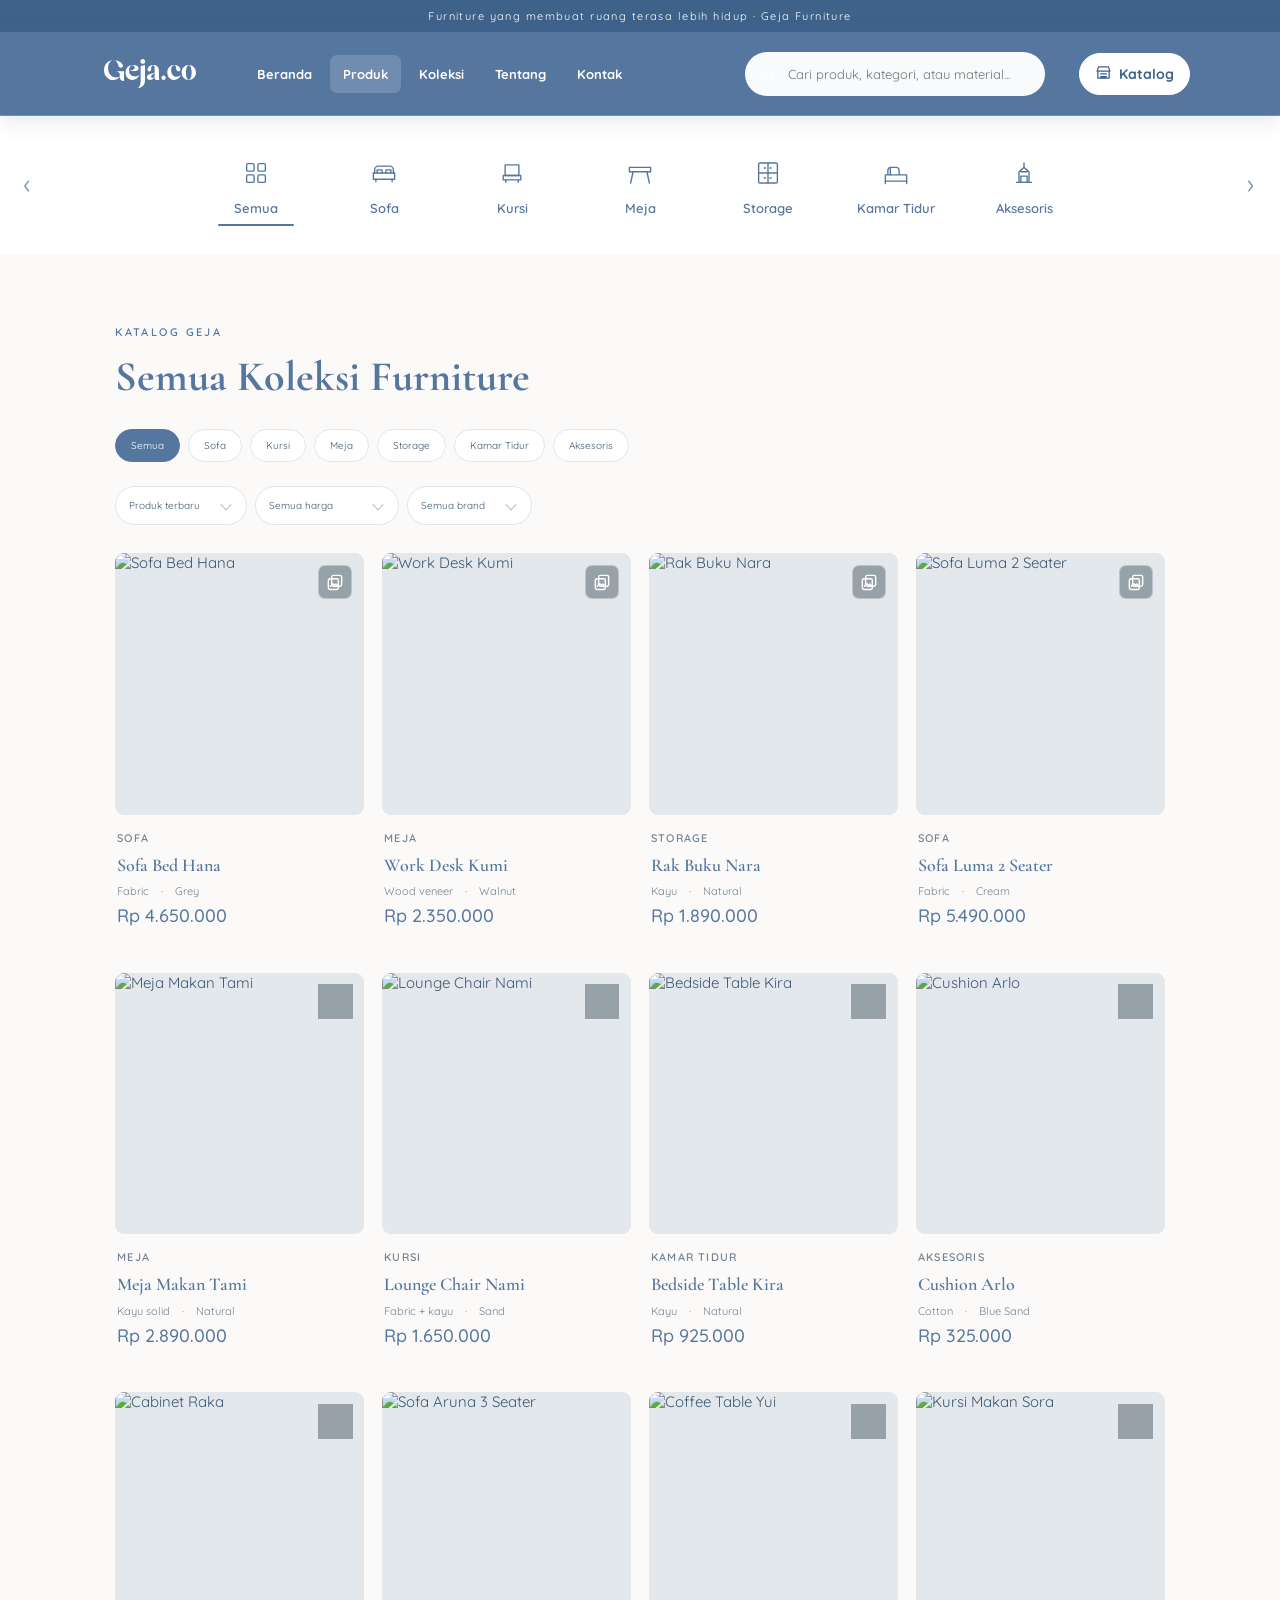
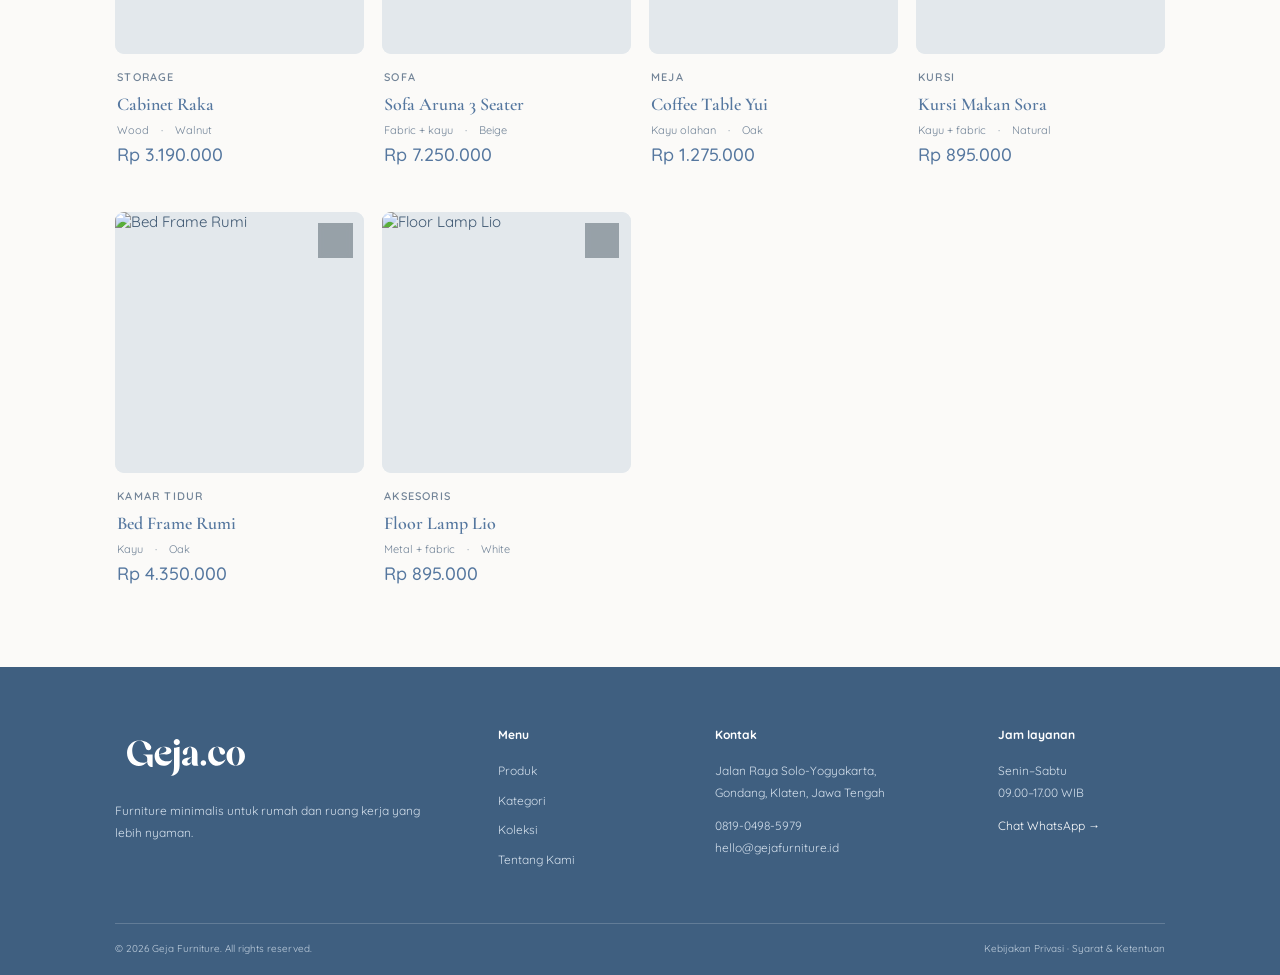
==== commit c7536158: "ubah logo dan favicon, ubah style font family di setiap judul section" ====
--- a/katalog.html
+++ b/katalog.html
@@ -17,17 +17,17 @@
   <meta property="og:title" content="Geja Furniture | Furniture Minimalis untuk Rumah & Ruang Kerja">
   <meta property="og:description" content="Lihat seluruh katalog Geja Furniture: sofa, kursi, meja, storage, kamar tidur, dan aksesoris untuk rumah dan ruang kerja.">
   <meta property="og:type" content="website">
-  <meta property="og:image" content="geja-logo.png">
+  <meta property="og:image" content="geja-logo.svg">
   <meta property="og:image:alt" content="Logo Geja Furniture">
   <meta name="twitter:card" content="summary">
   <meta name="twitter:title" content="Geja Furniture | Furniture Minimalis">
   <meta name="twitter:description" content="Katalog furniture minimalis Geja untuk ruang yang nyaman dan personal.">
-  <meta name="twitter:image" content="geja-logo.png">
-  <link rel="icon" type="image/png" href="favicon.png">
+  <meta name="twitter:image" content="geja-logo.svg">
+  <link rel="icon" type="image/x-icon" href="geja-logo.ico">
   <link rel="preconnect" href="https://fonts.googleapis.com">
   <link rel="preconnect" href="https://fonts.gstatic.com" crossorigin>
-  <link href="https://fonts.googleapis.com/css2?family=Quicksand:wght@400;500;600;700;800&display=swap" rel="stylesheet">
-  <link rel="stylesheet" href="style.css">
+  <link href="https://fonts.googleapis.com/css2?family=Cormorant+Garamond:wght@500;600;700&family=Quicksand:wght@400;500;600;700;800&display=swap" rel="stylesheet">
+  <link rel="stylesheet" href="style.css?v=2">
 
   <script type="application/ld+json">
   {
@@ -36,7 +36,7 @@
       {
         "@type": "Organization",
         "name": "Geja Furniture",
-        "logo": "geja-logo.png",
+        "logo": "geja-logo.svg",
         "description": "Geja Furniture menghadirkan furniture minimalis untuk rumah, ruang kerja, dan kebutuhan interior."
       },
       {
@@ -53,7 +53,7 @@
   <div class="topbar">Furniture yang membuat ruang terasa lebih hidup · Geja Furniture</div>
 
   <header class="header">
-    <a class="logo" href="index.html#home" aria-label="Geja Furniture"><img src="geja-logo.png" alt="Geja Furniture"></a>
+    <a class="logo" href="index.html#home" aria-label="Geja Furniture"><img src="geja-logo.svg" alt="Geja Furniture"></a>
     <nav id="nav" aria-label="Navigasi utama">
       <a href="index.html#home">Beranda</a><a class="nav-active" href="katalog.html">Produk</a><a href="index.html#koleksi">Koleksi</a><a href="index.html#tentang">Tentang</a><a href="#kontak">Kontak</a>
     </nav>
@@ -92,7 +92,7 @@
 
 
 </main>
-  <footer id="kontak"><div class="footer-main"><div><a class="logo footer-logo" href="index.html#home"><img src="geja-logo.png" alt="Geja Furniture"></a><p>Furniture minimalis untuk rumah dan ruang kerja yang lebih nyaman.</p></div><div><h4>Menu</h4><a href="katalog.html">Produk</a><a href="#kategori">Kategori</a><a href="index.html#koleksi">Koleksi</a><a href="index.html#tentang">Tentang Kami</a></div><div><h4>Kontak</h4><p>Jalan Raya Solo-Yogyakarta,<br>Gondang, Klaten, Jawa Tengah</p><p>0819-0498-5979<br>hello@gejafurniture.id</p></div><div><h4>Jam layanan</h4><p>Senin–Sabtu<br>09.00–17.00 WIB</p><a class="wa" href="https://wa.me/6281904985979" target="_blank" rel="noopener noreferrer">Chat WhatsApp →</a></div></div><div class="footer-bottom"><span>© <span id="year">2026</span> Geja Furniture. All rights reserved.</span><span>Kebijakan Privasi · Syarat & Ketentuan</span></div></footer>
+  <footer id="kontak"><div class="footer-main"><div><a class="logo footer-logo" href="index.html#home"><img src="geja-logo.svg" alt="Geja Furniture"></a><p>Furniture minimalis untuk rumah dan ruang kerja yang lebih nyaman.</p></div><div><h4>Menu</h4><a href="katalog.html">Produk</a><a href="#kategori">Kategori</a><a href="index.html#koleksi">Koleksi</a><a href="index.html#tentang">Tentang Kami</a></div><div><h4>Kontak</h4><p>Jalan Raya Solo-Yogyakarta,<br>Gondang, Klaten, Jawa Tengah</p><p>0819-0498-5979<br>hello@gejafurniture.id</p></div><div><h4>Jam layanan</h4><p>Senin–Sabtu<br>09.00–17.00 WIB</p><a class="wa" href="https://wa.me/6281904985979" target="_blank" rel="noopener noreferrer">Chat WhatsApp →</a></div></div><div class="footer-bottom"><span>© <span id="year">2026</span> Geja Furniture. All rights reserved.</span><span>Kebijakan Privasi · Syarat & Ketentuan</span></div></footer>
 
   <div class="modal" id="modal" role="dialog" aria-modal="true" aria-labelledby="modalName" aria-hidden="true"><div class="modal-box"><button class="modal-share" id="modalShare" type="button" aria-label="Bagikan produk" title="Bagikan produk"><svg viewBox="0 0 24 24" aria-hidden="true"><circle cx="18" cy="5" r="2.5"></circle><circle cx="6" cy="12" r="2.5"></circle><circle cx="18" cy="19" r="2.5"></circle><path d="m8.2 10.8 7.6-4.6M8.2 13.2l7.6 4.6"></path></svg></button><button class="modal-close" id="modalClose" type="button" aria-label="Tutup detail">×</button><div class="modal-gallery" aria-label="Foto produk"><img id="modalImg" src="" alt="" tabindex="0"><button class="modal-image-arrow previous" id="modalImagePrev" type="button" aria-label="Foto sebelumnya" hidden>‹</button><span class="modal-image-count" id="modalImageCount" hidden></span><button class="modal-image-arrow next" id="modalImageNext" type="button" aria-label="Foto berikutnya" hidden>›</button><div class="modal-image-dots" id="modalImageDots" hidden></div></div><div class="modal-info"><p class="eyebrow" id="modalCategory"></p><h2 id="modalName"></h2><div class="modal-price-row"><strong id="modalPrice"></strong></div><p id="modalDesc"></p><div class="spec" id="modalSpec"></div><div class="modal-actions"><a class="btn shopee-modal-button" id="modalShopee" target="_blank" rel="noopener noreferrer"><img class="modal-action-icon" src="Shopee%20Icon.svg" alt="">Beli melalui Shopee →</a><a class="btn primary whatsapp-modal-button" id="modalContact" target="_blank" rel="noopener noreferrer"><img class="modal-action-icon" src="WhatsApp%20Logo.svg" alt="">Tanya via WhatsApp →</a></div></div></div></div>
   <div class="product-image-viewer" id="productImageViewer" role="dialog" aria-modal="true" aria-label="Foto produk layar penuh" aria-hidden="true"><button class="product-image-viewer-close" id="productImageViewerClose" type="button" aria-label="Tutup foto">×</button><button class="product-image-viewer-reset" id="productImageViewerReset" type="button" aria-label="Atur ulang zoom" title="Atur ulang zoom" hidden>↺</button><img id="productImageViewerImg" src="" alt=""></div>
--- a/style.css
+++ b/style.css
@@ -1,5 +1,6 @@
 :root{--blue:#55779f;--blue-dark:#3f628b;--blue-soft:#eaf0f5;--blue-pale:#f3f6f8;--ink:#40556d;--muted:#8190a0;--paper:#fbfaf8;--white:#fff;--line:#e4e9ed;--warm:#f3eee7;--success:#567765;--shadow:0 16px 45px rgba(57,83,108,.10)}
-*{box-sizing:border-box}html{scroll-behavior:smooth;scroll-padding-top:90px}body{margin:0;color:var(--ink);background:var(--paper);font-family:"Quicksand",sans-serif}body.modal-open{overflow:hidden}.sr-only{position:absolute;width:1px;height:1px;padding:0;margin:-1px;overflow:hidden;clip:rect(0,0,0,0);white-space:nowrap;border:0}
+.hero .hero-copy h1{font-family:"Cormorant Garamond",serif;font-weight:600;letter-spacing:0}
+*{box-sizing:border-box}html{scroll-behavior:smooth;scroll-padding-top:75px}body{margin:0;color:var(--ink);background:var(--paper);font-family:"Quicksand",sans-serif}body.modal-open{overflow:hidden}.sr-only{position:absolute;width:1px;height:1px;padding:0;margin:-1px;overflow:hidden;clip:rect(0,0,0,0);white-space:nowrap;border:0}
 .topbar{background:var(--blue);color:#fff;text-align:center;font-size:10px;padding:8px 20px;letter-spacing:.13em}.header{height:82px;background:rgba(255,255,255,.94);backdrop-filter:blur(15px);display:flex;align-items:center;gap:34px;padding:0 7vw;position:sticky;top:0;z-index:20;border-bottom:1px solid var(--line);box-sizing:border-box}.logo{display:flex;align-items:center;text-decoration:none;flex:none;padding:12px 12px;border-radius:10px;line-height:0;align-self:center}.logo img{width:92px;height:auto;display:block;object-fit:contain;margin:0}.header nav{display:flex;gap:31px;flex:1;align-items:center}.header nav a,.text-link{font-size:13px;color:var(--ink);text-decoration:none;position:relative}.header nav a:after{content:"";position:absolute;left:0;right:0;bottom:-10px;height:2px;background:var(--blue);transform:scaleX(0);transform-origin:left;transition:.25s}.header nav a:hover:after,.header nav a.nav-active:after{transform:scaleX(1)}.header-search{width:min(300px,25vw);position:relative}.header-search input{width:100%;border:0;background:var(--blue-pale);border-radius:24px;padding:12px 16px 12px 42px;outline:none;font:inherit;font-size:11px;color:var(--ink)}.header-search input:focus{box-shadow:0 0 0 2px rgba(85,119,159,.18)}.search-icon{position:absolute;left:15px;top:50%;transform:translateY(-50%);width:18px;height:18px;display:flex;align-items:center;justify-content:center;color:var(--blue);z-index:1;background:transparent;border:0;padding:0;cursor:pointer}.search-icon svg,.search-box svg{width:18px;height:18px;stroke:currentColor;fill:none;stroke-width:2;stroke-linecap:round;stroke-linejoin:round}.header-icon{color:var(--blue);font-size:22px;text-decoration:none;line-height:1}.menu-btn{display:none;background:none;border:0;font-size:24px;color:var(--blue);cursor:pointer}
 .hero{display:grid;grid-template-columns:47% 53%;min-height:590px;background:var(--white)}.hero-copy{padding:70px 5vw 65px 9vw;display:flex;flex-direction:column;justify-content:center;background:linear-gradient(135deg,#fff 0%,#fbfaf8 68%,#f1f5f8 100%)}.eyebrow{font-size:10px;letter-spacing:.25em;font-weight:600;color:var(--blue);margin:0 0 15px}.hero-brand{margin:0 0 12px}.hero-brand img{width:min(270px,62%);height:auto;display:block}.hero h1{font-family:"Quicksand",sans-serif;font-size:clamp(31px,3.3vw,51px);font-weight:600;line-height:1.02;margin:0 0 18px;letter-spacing:-.5px;color:var(--blue)}.hero h1 em{font-style:normal;color:#74879a}.hero-text{color:var(--muted);line-height:1.85;max-width:500px;font-size:13px}.hero-actions{display:flex;align-items:center;gap:25px;margin-top:23px}.btn{display:inline-flex;align-items:center;justify-content:center;gap:18px;padding:13px 21px;text-decoration:none;font-size:11px;font-weight:600;letter-spacing:.03em;border:0;cursor:pointer;font-family:inherit;border-radius:25px;transition:.2s}.btn.primary{background:var(--blue);color:#fff;box-shadow:0 7px 18px rgba(85,119,159,.18)}.btn.light{background:#fff;color:var(--blue);box-shadow:var(--shadow)}.btn.outline{border:1px solid var(--blue);background:transparent;color:var(--blue)}.btn:hover{transform:translateY(-2px)}.text-link:hover{color:var(--blue)}.hero-image{position:relative;min-height:590px;background:#e7edf1;overflow:hidden}.hero-image>img{width:100%;height:100%;object-fit:cover;display:block}.hero-image:after{content:"";position:absolute;inset:0;background:linear-gradient(90deg,rgba(255,255,255,.12),transparent 45%)}.hero-card{position:absolute;bottom:25px;left:25px;background:rgba(255,255,255,.93);padding:17px 20px;max-width:270px;box-shadow:var(--shadow);z-index:2}.hero-card small,.hero-card span{display:block;color:var(--muted);font-size:9px}.hero-card strong{display:block;margin:5px 0;font-family:"Quicksand",sans-serif;font-size:23px;color:var(--blue)}
 .section{padding:70px 9vw}.section-head{display:flex;align-items:end;justify-content:space-between;margin-bottom:30px}.section-head h2{font-family:"Quicksand",sans-serif;font-size:44px;font-weight:600;line-height:1;margin:0;color:var(--blue)}
@@ -113,7 +114,8 @@
   .categories{padding:12px 0 18px}
   .category-slider{display:block;width:100%;max-width:none}
   .category-slider .slider-arrow{display:none}
-  .category-track{width:100vw;max-width:none;gap:0;padding:2px 0 6px;overflow-x:auto;overflow-y:hidden}
+  .category-track{width:100%;max-width:none;gap:0;padding:2px 0 6px;overflow-x:auto;overflow-y:hidden;scrollbar-width:none;-webkit-overflow-scrolling:touch}
+  .category-track::-webkit-scrollbar{display:none}
   .category-card{min-width:25vw;width:25vw;flex:0 0 25vw;padding:8px 2px 9px;border-radius:0}
   .category-card:hover{background:transparent}
   .category-card.active:after{left:22%;right:22%;height:2px}
@@ -123,14 +125,13 @@
 
   .toolbar{gap:16px;margin-bottom:28px}
   .toolbar .search-box input{font-size:13px}
-  .selects{display:flex;justify-content:flex-start;gap:10px;width:100%;overflow-x:auto;overflow-y:hidden;padding:2px 1px 8px;scrollbar-width:thin;scrollbar-color:var(--blue) var(--blue-pale)}
-  .selects::-webkit-scrollbar{height:5px}
-  .selects::-webkit-scrollbar-track{background:var(--blue-pale);border-radius:5px}
-  .selects::-webkit-scrollbar-thumb{background:var(--blue);border-radius:5px}
+  .selects{display:flex;justify-content:flex-start;gap:10px;width:100%;overflow-x:auto;overflow-y:hidden;padding:2px 1px 8px;scrollbar-width:none;-webkit-overflow-scrolling:touch}
+  .selects::-webkit-scrollbar{display:none}
   .selects label{display:block;flex:0 0 auto}
   .selects select{display:block;min-width:max-content;min-height:48px;padding:12px 40px 12px 15px;font-size:13px;line-height:1.25;white-space:nowrap}
-  .filters{gap:8px;margin-bottom:22px}
-  .filter{min-height:40px;padding:9px 14px;font-size:12px}
+  .filters{gap:8px;margin-bottom:22px;flex-wrap:nowrap;justify-content:flex-start;overflow-x:auto;overflow-y:hidden;scrollbar-width:none;-webkit-overflow-scrolling:touch}
+  .filters::-webkit-scrollbar{display:none}
+  .filter{flex:0 0 auto;min-height:40px;padding:9px 14px;font-size:12px}
   .result-count{font-size:11px}
   .product-category{font-size:10px}
   .product h3{font-size:14px}
@@ -172,6 +173,9 @@
 .header-product-btn span:first-child{font-size:19px;line-height:1;}
 .catalog-icon{width:17px;height:17px;fill:none;stroke:currentColor;stroke-width:1.8;stroke-linecap:round;stroke-linejoin:round}
 .header-product-btn:hover{background:rgba(255,255,255,.20);border-color:rgba(255,255,255,.75);transform:translateY(-1px);}
+.product .product-info h3,.modal .modal-info h2{font-family:"Cormorant Garamond",serif;font-weight:600}
+.hero-card .hero-card-title,.banner h2{font-family:"Cormorant Garamond",serif}
+.products .section-head h2,.shopping h2,.collections .section-head h2,.about-copy h2,.location-copy h2,.collection h3{font-family:"Cormorant Garamond",serif}
 .product h3{font-size:18px;font-weight:750;line-height:1.25;margin:8px 0 8px;}
 .price{font-size:18px;font-weight:500;line-height:1.2;}
 .product-category{font-size:11px;font-weight:600;}
@@ -327,7 +331,8 @@
 .hero-dot:focus-visible{outline:2px solid #fff;outline-offset:3px}
 @media(max-width:620px){.hero-dots{right:15px;bottom:15px}}
 
-.modal-share{position:absolute;right:56px;top:12px;width:38px;height:38px;display:flex;align-items:center;justify-content:center;padding:0;border:0;border-radius:50%;background:#fff;color:var(--blue);cursor:pointer;box-shadow:0 4px 12px rgba(57,83,108,.12);transition:transform .2s,background .2s}.modal-share:hover{background:var(--blue-pale);transform:translateY(-1px)}.modal-share:focus-visible{outline:2px solid var(--blue);outline-offset:2px}.modal-share svg{width:19px;height:19px;fill:none;stroke:currentColor;stroke-width:1.8;stroke-linecap:round;stroke-linejoin:round}
+.modal-share{position:absolute;z-index:4;right:56px;top:12px;width:34px;height:34px;display:flex;align-items:center;justify-content:center;padding:0;border:0;border-radius:50%;background:#fff;color:var(--blue);cursor:pointer;box-shadow:0 4px 12px rgba(57,83,108,.12);transition:transform .2s,background .2s}.modal-share:hover{background:var(--blue-pale);transform:translateY(-1px)}.modal-share:focus-visible{outline:2px solid var(--blue);outline-offset:2px}.modal-share svg{width:19px;height:19px;fill:none;stroke:currentColor;stroke-width:1.8;stroke-linecap:round;stroke-linejoin:round}
+.modal-share.copied{color:var(--success)}
 .toolbar{grid-template-columns:minmax(0,1fr) auto}
 .filters{justify-content:flex-start}
 
@@ -338,8 +343,8 @@
 
 .modal-gallery{position:relative;grid-column:1;grid-row:1;min-height:450px;height:100%;overflow:hidden;background:#e8edf0;touch-action:pan-y}
 .modal-gallery>img{display:block;width:100%;height:100%;min-height:450px;object-fit:cover}
-.modal-image-arrow{position:absolute;top:50%;z-index:2;display:flex;align-items:center;justify-content:center;width:42px;height:42px;padding:0;border:0;border-radius:50%;background:rgba(255,255,255,.92);color:var(--blue-dark);font:24px/1 "Quicksand",sans-serif;cursor:pointer;transform:translateY(-50%);box-shadow:0 4px 14px rgba(30,45,60,.2)}
-.modal-image-arrow:hover{background:#fff}
+.modal-image-arrow{position:absolute;top:50%;z-index:2;display:flex;align-items:center;justify-content:center;width:42px;height:42px;padding:0;border:0;border-radius:50%;background:rgba(255,255,255,.62);color:var(--blue-dark);font:24px/1 "Quicksand",sans-serif;cursor:pointer;transform:translateY(-50%);box-shadow:0 4px 14px rgba(30,45,60,.2)}
+.modal-image-arrow:hover{background:rgba(255,255,255,.78)}
 .modal-image-arrow:focus-visible,.modal-image-dot:focus-visible{outline:2px solid var(--blue);outline-offset:3px}
 .modal-image-arrow.previous{left:14px}
 .modal-image-arrow.next{right:14px}
@@ -354,6 +359,7 @@
 .product-image-gallery-icon svg{display:block;width:20px;height:20px;fill:none;stroke:currentColor;stroke-width:1.7;stroke-linecap:round;stroke-linejoin:round}
 
 .modal-box{max-height:calc(100vh - 60px);overflow-x:hidden;overflow-y:auto;overscroll-behavior:contain}
+.modal-box{box-shadow:0 24px 65px rgba(15,23,32,.30)}
 @supports(height:100dvh){.modal-box{max-height:calc(100dvh - 60px)}}
 @media(max-width:620px){
   .modal-box{max-height:calc(100vh - 24px)}
@@ -366,7 +372,15 @@
 .product-image-viewer>img{display:block;width:100%;height:100%;object-fit:contain;transform-origin:center;user-select:none;-webkit-user-drag:none;will-change:transform}
 .product-image-viewer-close,.product-image-viewer-reset{position:absolute;z-index:2;display:grid;place-items:center;width:44px;height:44px;border:1px solid rgba(255,255,255,.3);border-radius:50%;background:rgba(25,32,38,.72);color:#fff;font:26px/1 "Quicksand",sans-serif;cursor:pointer;backdrop-filter:blur(8px)}
 .product-image-viewer-close{top:max(16px,env(safe-area-inset-top));right:max(16px,env(safe-area-inset-right))}
+.product-image-viewer-close{-webkit-appearance:none;appearance:none;box-sizing:border-box;width:44px;height:44px;min-width:44px;min-height:44px;aspect-ratio:1;flex:0 0 44px;padding:0;border-radius:50%}
 .product-image-viewer-reset{right:max(16px,env(safe-area-inset-right));bottom:max(20px,env(safe-area-inset-bottom));font-size:22px}
 .product-image-viewer-close:focus-visible,.product-image-viewer-reset:focus-visible{outline:2px solid #fff;outline-offset:3px}
 .modal-gallery>img{cursor:zoom-in}
 .product-image-viewer-reset[hidden]{display:none}
+.modal{backdrop-filter:blur(8px);-webkit-backdrop-filter:blur(8px)}
+@media(max-width:1100px){.toolbar .selects{justify-content:flex-start}}
+.modal-close{box-sizing:border-box;width:34px;height:34px;min-width:34px;min-height:34px;aspect-ratio:1;flex:none;display:grid;place-items:center;padding:0;line-height:1;border-radius:50%}
+
+.scroll-reveal{opacity:0;transform:translateY(22px);transition:opacity .65s ease,transform .65s cubic-bezier(.2,.7,.2,1)}
+.scroll-reveal.is-visible{opacity:1;transform:translateY(0)}
+@media(prefers-reduced-motion:reduce){.scroll-reveal{opacity:1;transform:none;transition:none}}
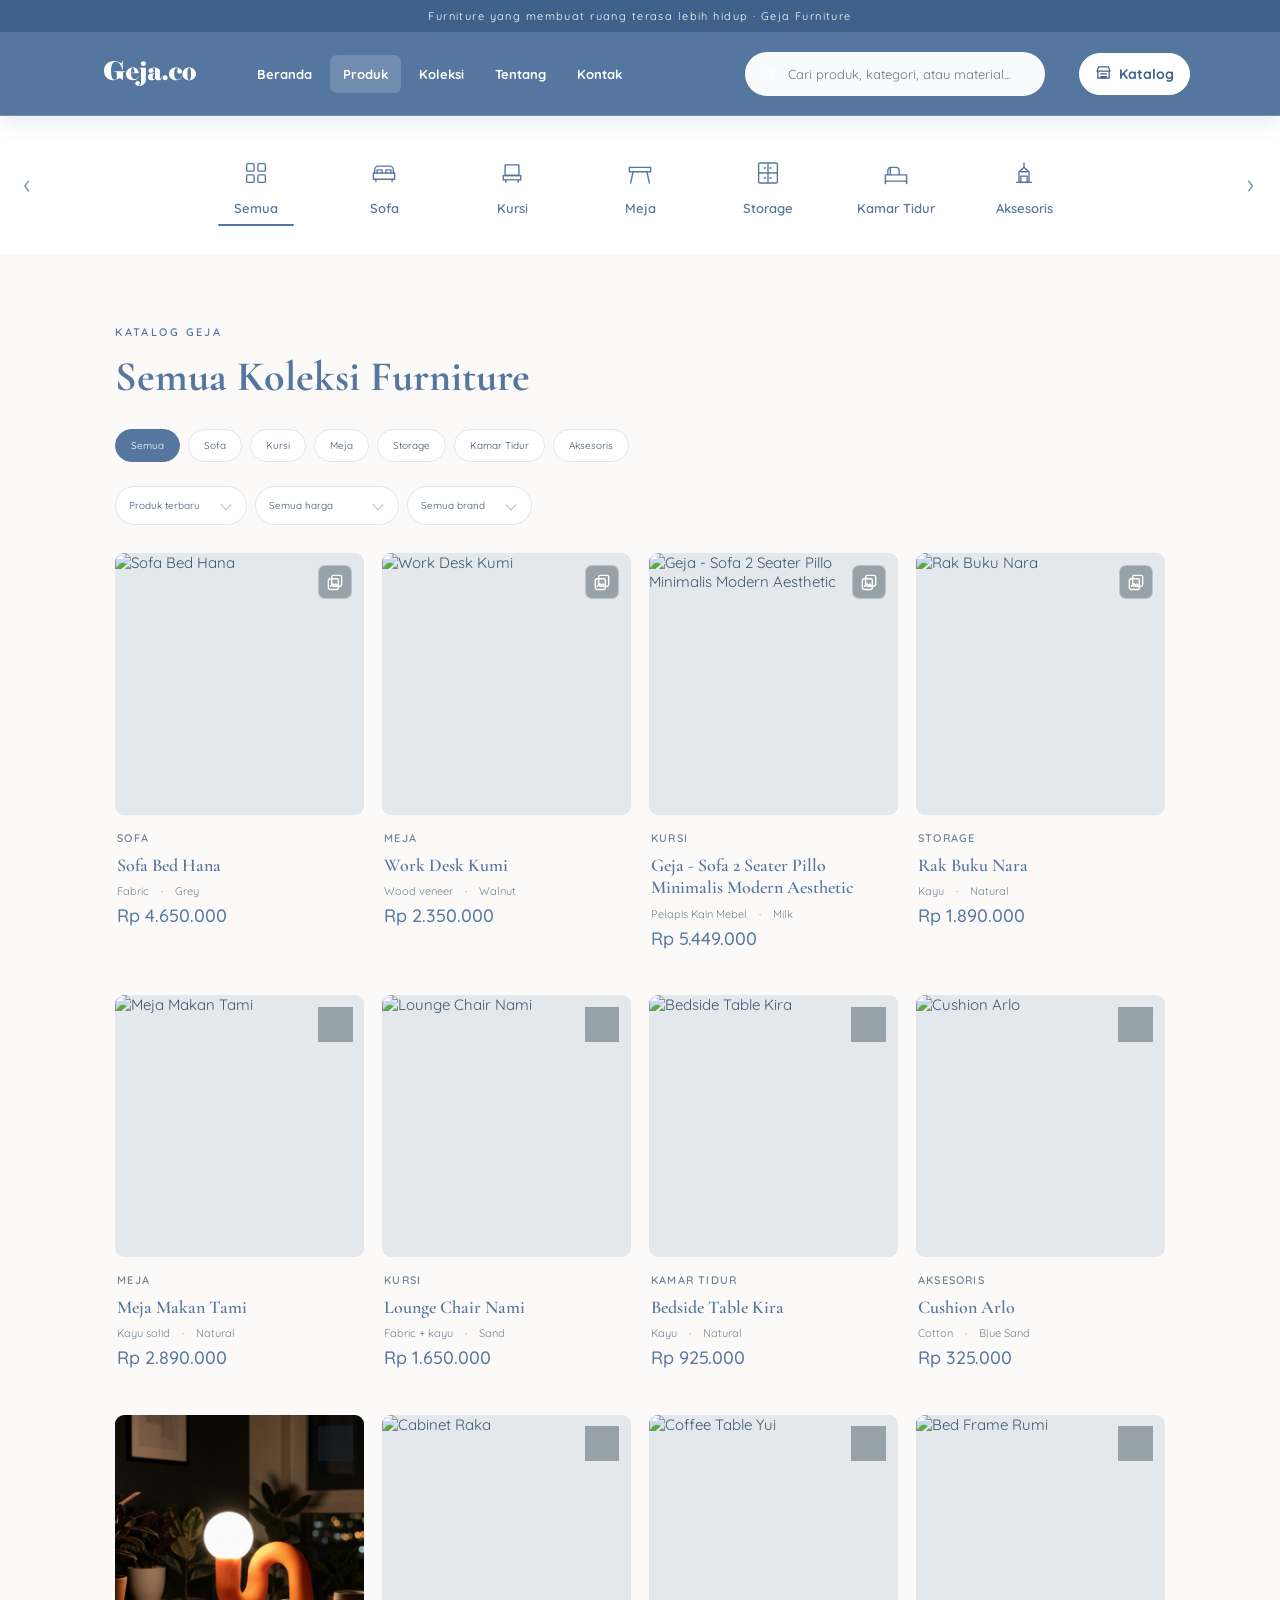
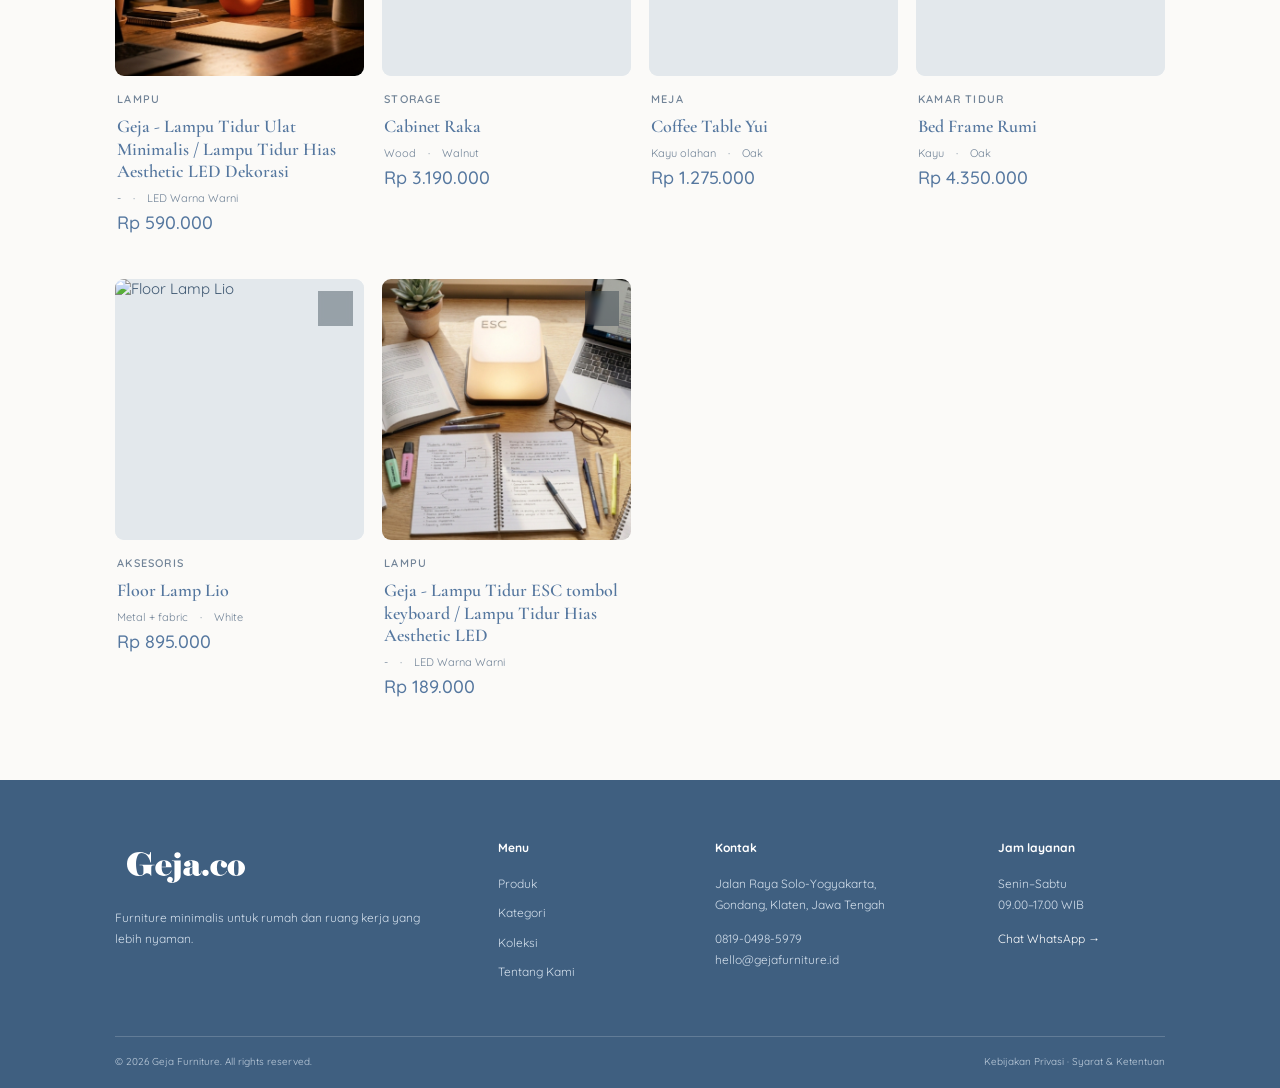
==== commit 5dcc70b2: "perbaikan modal detil produk dan tombol share & close" ====
--- a/katalog.html
+++ b/katalog.html
@@ -94,7 +94,7 @@
 </main>
   <footer id="kontak"><div class="footer-main"><div><a class="logo footer-logo" href="index.html#home"><img src="geja-logo.svg" alt="Geja Furniture"></a><p>Furniture minimalis untuk rumah dan ruang kerja yang lebih nyaman.</p></div><div><h4>Menu</h4><a href="katalog.html">Produk</a><a href="#kategori">Kategori</a><a href="index.html#koleksi">Koleksi</a><a href="index.html#tentang">Tentang Kami</a></div><div><h4>Kontak</h4><p>Jalan Raya Solo-Yogyakarta,<br>Gondang, Klaten, Jawa Tengah</p><p>0819-0498-5979<br>hello@gejafurniture.id</p></div><div><h4>Jam layanan</h4><p>Senin–Sabtu<br>09.00–17.00 WIB</p><a class="wa" href="https://wa.me/6281904985979" target="_blank" rel="noopener noreferrer">Chat WhatsApp →</a></div></div><div class="footer-bottom"><span>© <span id="year">2026</span> Geja Furniture. All rights reserved.</span><span>Kebijakan Privasi · Syarat & Ketentuan</span></div></footer>
 
-  <div class="modal" id="modal" role="dialog" aria-modal="true" aria-labelledby="modalName" aria-hidden="true"><div class="modal-box"><button class="modal-share" id="modalShare" type="button" aria-label="Bagikan produk" title="Bagikan produk"><svg viewBox="0 0 24 24" aria-hidden="true"><circle cx="18" cy="5" r="2.5"></circle><circle cx="6" cy="12" r="2.5"></circle><circle cx="18" cy="19" r="2.5"></circle><path d="m8.2 10.8 7.6-4.6M8.2 13.2l7.6 4.6"></path></svg></button><button class="modal-close" id="modalClose" type="button" aria-label="Tutup detail">×</button><div class="modal-gallery" aria-label="Foto produk"><img id="modalImg" src="" alt="" tabindex="0"><button class="modal-image-arrow previous" id="modalImagePrev" type="button" aria-label="Foto sebelumnya" hidden>‹</button><span class="modal-image-count" id="modalImageCount" hidden></span><button class="modal-image-arrow next" id="modalImageNext" type="button" aria-label="Foto berikutnya" hidden>›</button><div class="modal-image-dots" id="modalImageDots" hidden></div></div><div class="modal-info"><p class="eyebrow" id="modalCategory"></p><h2 id="modalName"></h2><div class="modal-price-row"><strong id="modalPrice"></strong></div><p id="modalDesc"></p><div class="spec" id="modalSpec"></div><div class="modal-actions"><a class="btn shopee-modal-button" id="modalShopee" target="_blank" rel="noopener noreferrer"><img class="modal-action-icon" src="Shopee%20Icon.svg" alt="">Beli melalui Shopee →</a><a class="btn primary whatsapp-modal-button" id="modalContact" target="_blank" rel="noopener noreferrer"><img class="modal-action-icon" src="WhatsApp%20Logo.svg" alt="">Tanya via WhatsApp →</a></div></div></div></div>
+  <div class="modal" id="modal" role="dialog" aria-modal="true" aria-labelledby="modalName" aria-hidden="true"><div class="modal-box"><div class="modal-controls"><button class="modal-share" id="modalShare" type="button" aria-label="Bagikan produk" title="Bagikan produk"><svg viewBox="0 0 24 24" aria-hidden="true"><circle cx="18" cy="5" r="2.5"></circle><circle cx="6" cy="12" r="2.5"></circle><circle cx="18" cy="19" r="2.5"></circle><path d="m8.2 10.8 7.6-4.6M8.2 13.2l7.6 4.6"></path></svg></button><button class="modal-close" id="modalClose" type="button" aria-label="Tutup detail">×</button></div><div class="modal-gallery" aria-label="Foto produk"><img id="modalImg" src="" alt="" tabindex="0"><button class="modal-image-arrow previous" id="modalImagePrev" type="button" aria-label="Foto sebelumnya" hidden>‹</button><span class="modal-image-count" id="modalImageCount" hidden></span><button class="modal-image-arrow next" id="modalImageNext" type="button" aria-label="Foto berikutnya" hidden>›</button><div class="modal-image-dots" id="modalImageDots" hidden></div></div><div class="modal-info"><p class="eyebrow" id="modalCategory"></p><h2 id="modalName"></h2><div class="modal-price-row"><strong id="modalPrice"></strong></div><p id="modalDesc"></p><div class="spec" id="modalSpec"></div><div class="modal-actions"><a class="btn shopee-modal-button" id="modalShopee" target="_blank" rel="noopener noreferrer"><img class="modal-action-icon" src="Shopee%20Icon.svg" alt="">Beli melalui Shopee →</a><a class="btn primary whatsapp-modal-button" id="modalContact" target="_blank" rel="noopener noreferrer"><img class="modal-action-icon" src="WhatsApp%20Logo.svg" alt="">Tanya via WhatsApp →</a></div></div></div></div>
   <div class="product-image-viewer" id="productImageViewer" role="dialog" aria-modal="true" aria-label="Foto produk layar penuh" aria-hidden="true"><button class="product-image-viewer-close" id="productImageViewerClose" type="button" aria-label="Tutup foto">×</button><button class="product-image-viewer-reset" id="productImageViewerReset" type="button" aria-label="Atur ulang zoom" title="Atur ulang zoom" hidden>↺</button><img id="productImageViewerImg" src="" alt=""></div>
 
   <script src="script.js"></script>
--- a/style.css
+++ b/style.css
@@ -1,5 +1,5 @@
-:root{--blue:#55779f;--blue-dark:#3f628b;--blue-soft:#eaf0f5;--blue-pale:#f3f6f8;--ink:#40556d;--muted:#8190a0;--paper:#fbfaf8;--white:#fff;--line:#e4e9ed;--warm:#f3eee7;--success:#567765;--shadow:0 16px 45px rgba(57,83,108,.10)}
-.hero .hero-copy h1{font-family:"Cormorant Garamond",serif;font-weight:600;letter-spacing:0}
+:root{--blue:#55779f;--blue-dark:#3f628b;--blue-soft:#eaf0f5;--blue-pale:#f3f6f8;--ink:#40556d;--muted:#8190a0;--paper:#fbfaf8;--white:#fff;--line:#e4e9ed;--warm:#f3eee7;--success:#567765;--shadow:0 16px 45px rgba(57,83,108,.10);--heading-font-family:"Cormorant Garamond",serif}
+.hero .hero-copy h1{font-family:var(--heading-font-family);font-weight:600;letter-spacing:0}
 *{box-sizing:border-box}html{scroll-behavior:smooth;scroll-padding-top:75px}body{margin:0;color:var(--ink);background:var(--paper);font-family:"Quicksand",sans-serif}body.modal-open{overflow:hidden}.sr-only{position:absolute;width:1px;height:1px;padding:0;margin:-1px;overflow:hidden;clip:rect(0,0,0,0);white-space:nowrap;border:0}
 .topbar{background:var(--blue);color:#fff;text-align:center;font-size:10px;padding:8px 20px;letter-spacing:.13em}.header{height:82px;background:rgba(255,255,255,.94);backdrop-filter:blur(15px);display:flex;align-items:center;gap:34px;padding:0 7vw;position:sticky;top:0;z-index:20;border-bottom:1px solid var(--line);box-sizing:border-box}.logo{display:flex;align-items:center;text-decoration:none;flex:none;padding:12px 12px;border-radius:10px;line-height:0;align-self:center}.logo img{width:92px;height:auto;display:block;object-fit:contain;margin:0}.header nav{display:flex;gap:31px;flex:1;align-items:center}.header nav a,.text-link{font-size:13px;color:var(--ink);text-decoration:none;position:relative}.header nav a:after{content:"";position:absolute;left:0;right:0;bottom:-10px;height:2px;background:var(--blue);transform:scaleX(0);transform-origin:left;transition:.25s}.header nav a:hover:after,.header nav a.nav-active:after{transform:scaleX(1)}.header-search{width:min(300px,25vw);position:relative}.header-search input{width:100%;border:0;background:var(--blue-pale);border-radius:24px;padding:12px 16px 12px 42px;outline:none;font:inherit;font-size:11px;color:var(--ink)}.header-search input:focus{box-shadow:0 0 0 2px rgba(85,119,159,.18)}.search-icon{position:absolute;left:15px;top:50%;transform:translateY(-50%);width:18px;height:18px;display:flex;align-items:center;justify-content:center;color:var(--blue);z-index:1;background:transparent;border:0;padding:0;cursor:pointer}.search-icon svg,.search-box svg{width:18px;height:18px;stroke:currentColor;fill:none;stroke-width:2;stroke-linecap:round;stroke-linejoin:round}.header-icon{color:var(--blue);font-size:22px;text-decoration:none;line-height:1}.menu-btn{display:none;background:none;border:0;font-size:24px;color:var(--blue);cursor:pointer}
 .hero{display:grid;grid-template-columns:47% 53%;min-height:590px;background:var(--white)}.hero-copy{padding:70px 5vw 65px 9vw;display:flex;flex-direction:column;justify-content:center;background:linear-gradient(135deg,#fff 0%,#fbfaf8 68%,#f1f5f8 100%)}.eyebrow{font-size:10px;letter-spacing:.25em;font-weight:600;color:var(--blue);margin:0 0 15px}.hero-brand{margin:0 0 12px}.hero-brand img{width:min(270px,62%);height:auto;display:block}.hero h1{font-family:"Quicksand",sans-serif;font-size:clamp(31px,3.3vw,51px);font-weight:600;line-height:1.02;margin:0 0 18px;letter-spacing:-.5px;color:var(--blue)}.hero h1 em{font-style:normal;color:#74879a}.hero-text{color:var(--muted);line-height:1.85;max-width:500px;font-size:13px}.hero-actions{display:flex;align-items:center;gap:25px;margin-top:23px}.btn{display:inline-flex;align-items:center;justify-content:center;gap:18px;padding:13px 21px;text-decoration:none;font-size:11px;font-weight:600;letter-spacing:.03em;border:0;cursor:pointer;font-family:inherit;border-radius:25px;transition:.2s}.btn.primary{background:var(--blue);color:#fff;box-shadow:0 7px 18px rgba(85,119,159,.18)}.btn.light{background:#fff;color:var(--blue);box-shadow:var(--shadow)}.btn.outline{border:1px solid var(--blue);background:transparent;color:var(--blue)}.btn:hover{transform:translateY(-2px)}.text-link:hover{color:var(--blue)}.hero-image{position:relative;min-height:590px;background:#e7edf1;overflow:hidden}.hero-image>img{width:100%;height:100%;object-fit:cover;display:block}.hero-image:after{content:"";position:absolute;inset:0;background:linear-gradient(90deg,rgba(255,255,255,.12),transparent 45%)}.hero-card{position:absolute;bottom:25px;left:25px;background:rgba(255,255,255,.93);padding:17px 20px;max-width:270px;box-shadow:var(--shadow);z-index:2}.hero-card small,.hero-card span{display:block;color:var(--muted);font-size:9px}.hero-card strong{display:block;margin:5px 0;font-family:"Quicksand",sans-serif;font-size:23px;color:var(--blue)}
@@ -173,9 +173,10 @@
 .header-product-btn span:first-child{font-size:19px;line-height:1;}
 .catalog-icon{width:17px;height:17px;fill:none;stroke:currentColor;stroke-width:1.8;stroke-linecap:round;stroke-linejoin:round}
 .header-product-btn:hover{background:rgba(255,255,255,.20);border-color:rgba(255,255,255,.75);transform:translateY(-1px);}
-.product .product-info h3,.modal .modal-info h2{font-family:"Cormorant Garamond",serif;font-weight:600}
-.hero-card .hero-card-title,.banner h2{font-family:"Cormorant Garamond",serif}
-.products .section-head h2,.shopping h2,.collections .section-head h2,.about-copy h2,.location-copy h2,.collection h3{font-family:"Cormorant Garamond",serif}
+.product .product-info h3,.modal .modal-info h2{font-family:var(--heading-font-family);font-weight:600}
+.hero-card .hero-card-title,.banner h2{font-family:var(--heading-font-family)}
+.products .section-head h2,.shopping h2,.collections .section-head h2,.about-copy h2,.location-copy h2,.collection h3{font-family:var(--heading-font-family)}
+.modal-info #modalDesc{white-space:pre-line}
 .product h3{font-size:18px;font-weight:750;line-height:1.25;margin:8px 0 8px;}
 .price{font-size:18px;font-weight:500;line-height:1.2;}
 .product-category{font-size:11px;font-weight:600;}
@@ -359,11 +360,15 @@
 .product-image-gallery-icon svg{display:block;width:20px;height:20px;fill:none;stroke:currentColor;stroke-width:1.7;stroke-linecap:round;stroke-linejoin:round}
 
 .modal-box{max-height:calc(100vh - 60px);overflow-x:hidden;overflow-y:auto;overscroll-behavior:contain}
+.modal-controls{position:sticky;top:12px;z-index:8;grid-column:1/-1;grid-row:1;display:flex;align-items:flex-start;justify-content:flex-end;gap:10px;width:100%;height:0;padding:0 12px;pointer-events:none}
+.modal-controls .modal-share,.modal-controls .modal-close{position:static;pointer-events:auto}
+.modal-info{grid-column:2;grid-row:1}
 .modal-box{box-shadow:0 24px 65px rgba(15,23,32,.30)}
 @supports(height:100dvh){.modal-box{max-height:calc(100dvh - 60px)}}
 @media(max-width:620px){
   .modal-box{max-height:calc(100vh - 24px)}
   .modal-gallery{flex-shrink:0}
+  .modal-info{grid-column:1;grid-row:auto}
 }
 @supports(height:100dvh){@media(max-width:620px){.modal-box{max-height:calc(100dvh - 24px)}}}
 
@@ -381,6 +386,16 @@
 @media(max-width:1100px){.toolbar .selects{justify-content:flex-start}}
 .modal-close{box-sizing:border-box;width:34px;height:34px;min-width:34px;min-height:34px;aspect-ratio:1;flex:none;display:grid;place-items:center;padding:0;line-height:1;border-radius:50%}
 
+@media(min-width:621px){
+  .modal-box{height:min(80vh,calc(100vh - 60px));grid-template-rows:minmax(0,1fr);overflow:hidden}
+  .modal-gallery,.modal-info{height:100%;min-height:0}
+  .modal-gallery>img{height:100%;min-height:0;object-fit:cover}
+  .modal-info{overflow-y:auto;overscroll-behavior:contain}
+}
+@supports(height:100dvh){
+  @media(min-width:621px){.modal-box{height:min(80dvh,calc(100dvh - 60px));max-height:calc(100dvh - 60px)}}
+}
+
 .scroll-reveal{opacity:0;transform:translateY(22px);transition:opacity .65s ease,transform .65s cubic-bezier(.2,.7,.2,1)}
 .scroll-reveal.is-visible{opacity:1;transform:translateY(0)}
 @media(prefers-reduced-motion:reduce){.scroll-reveal{opacity:1;transform:none;transition:none}}
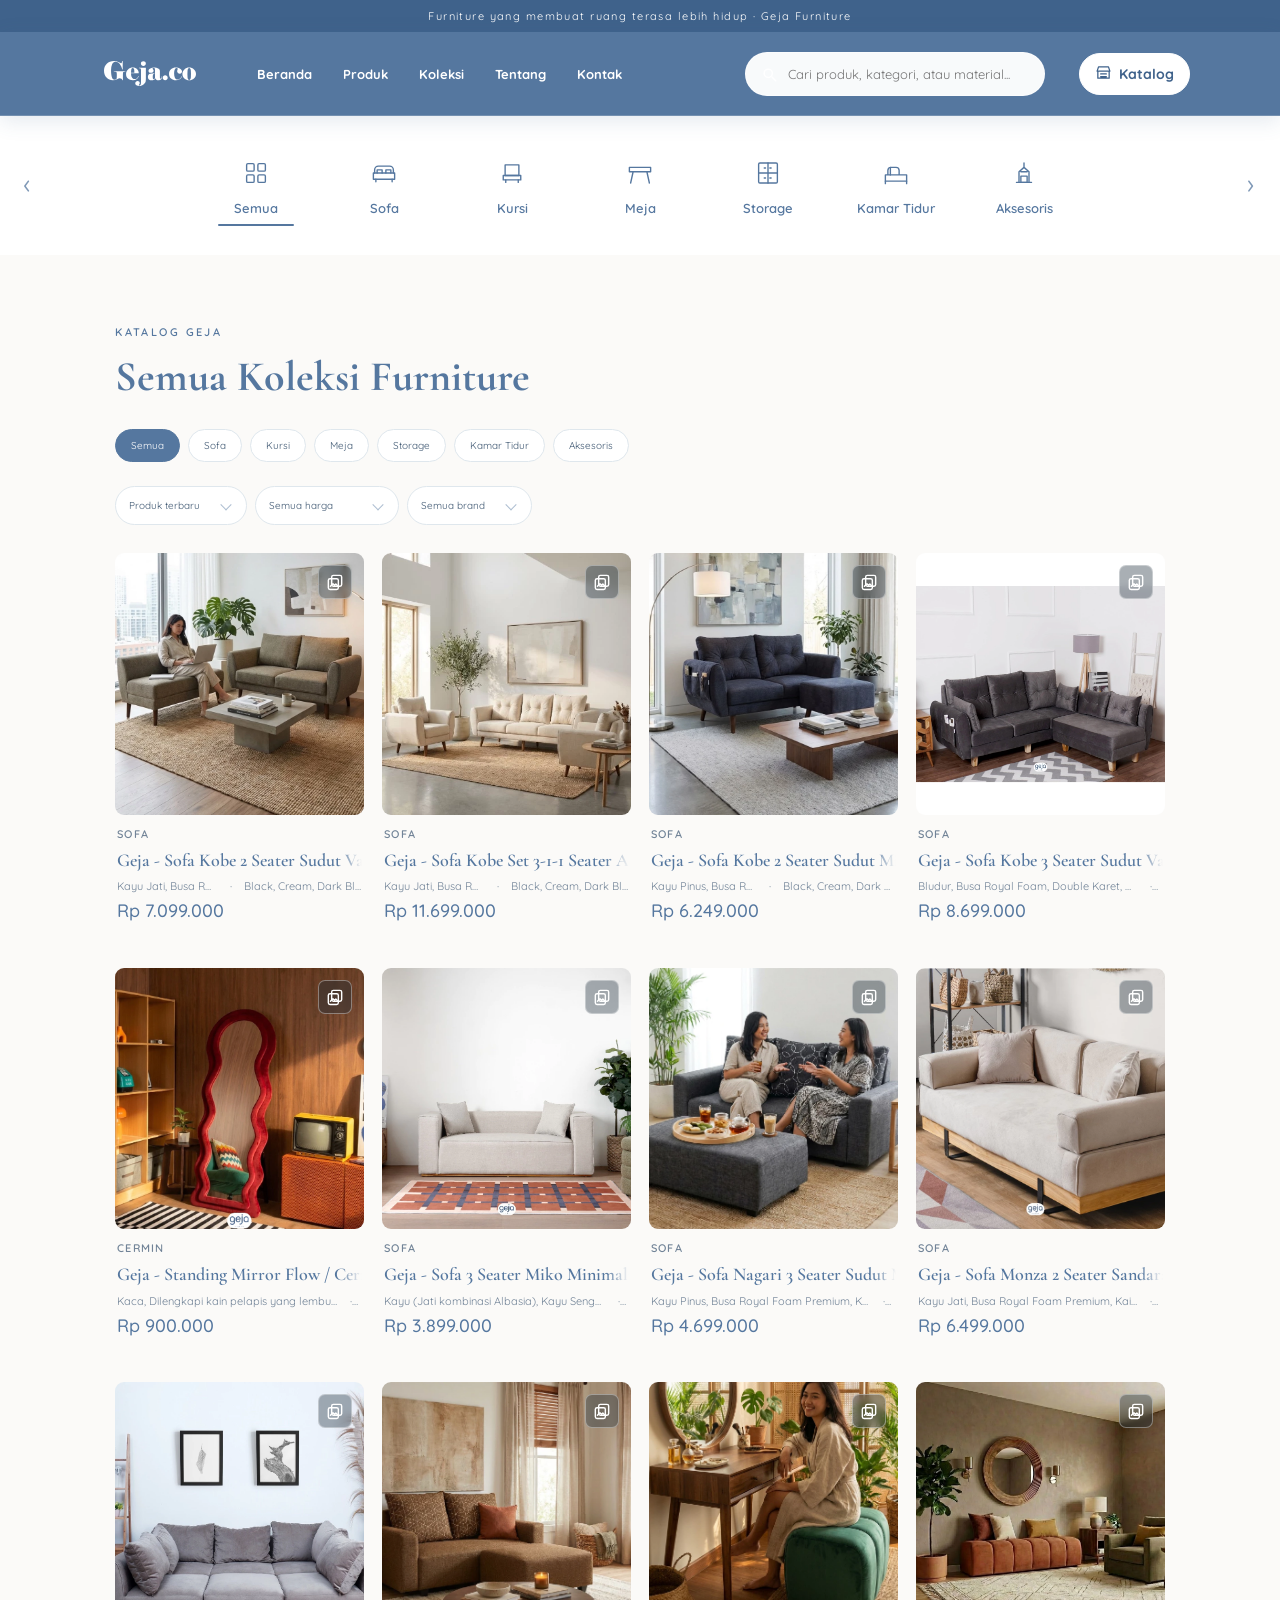
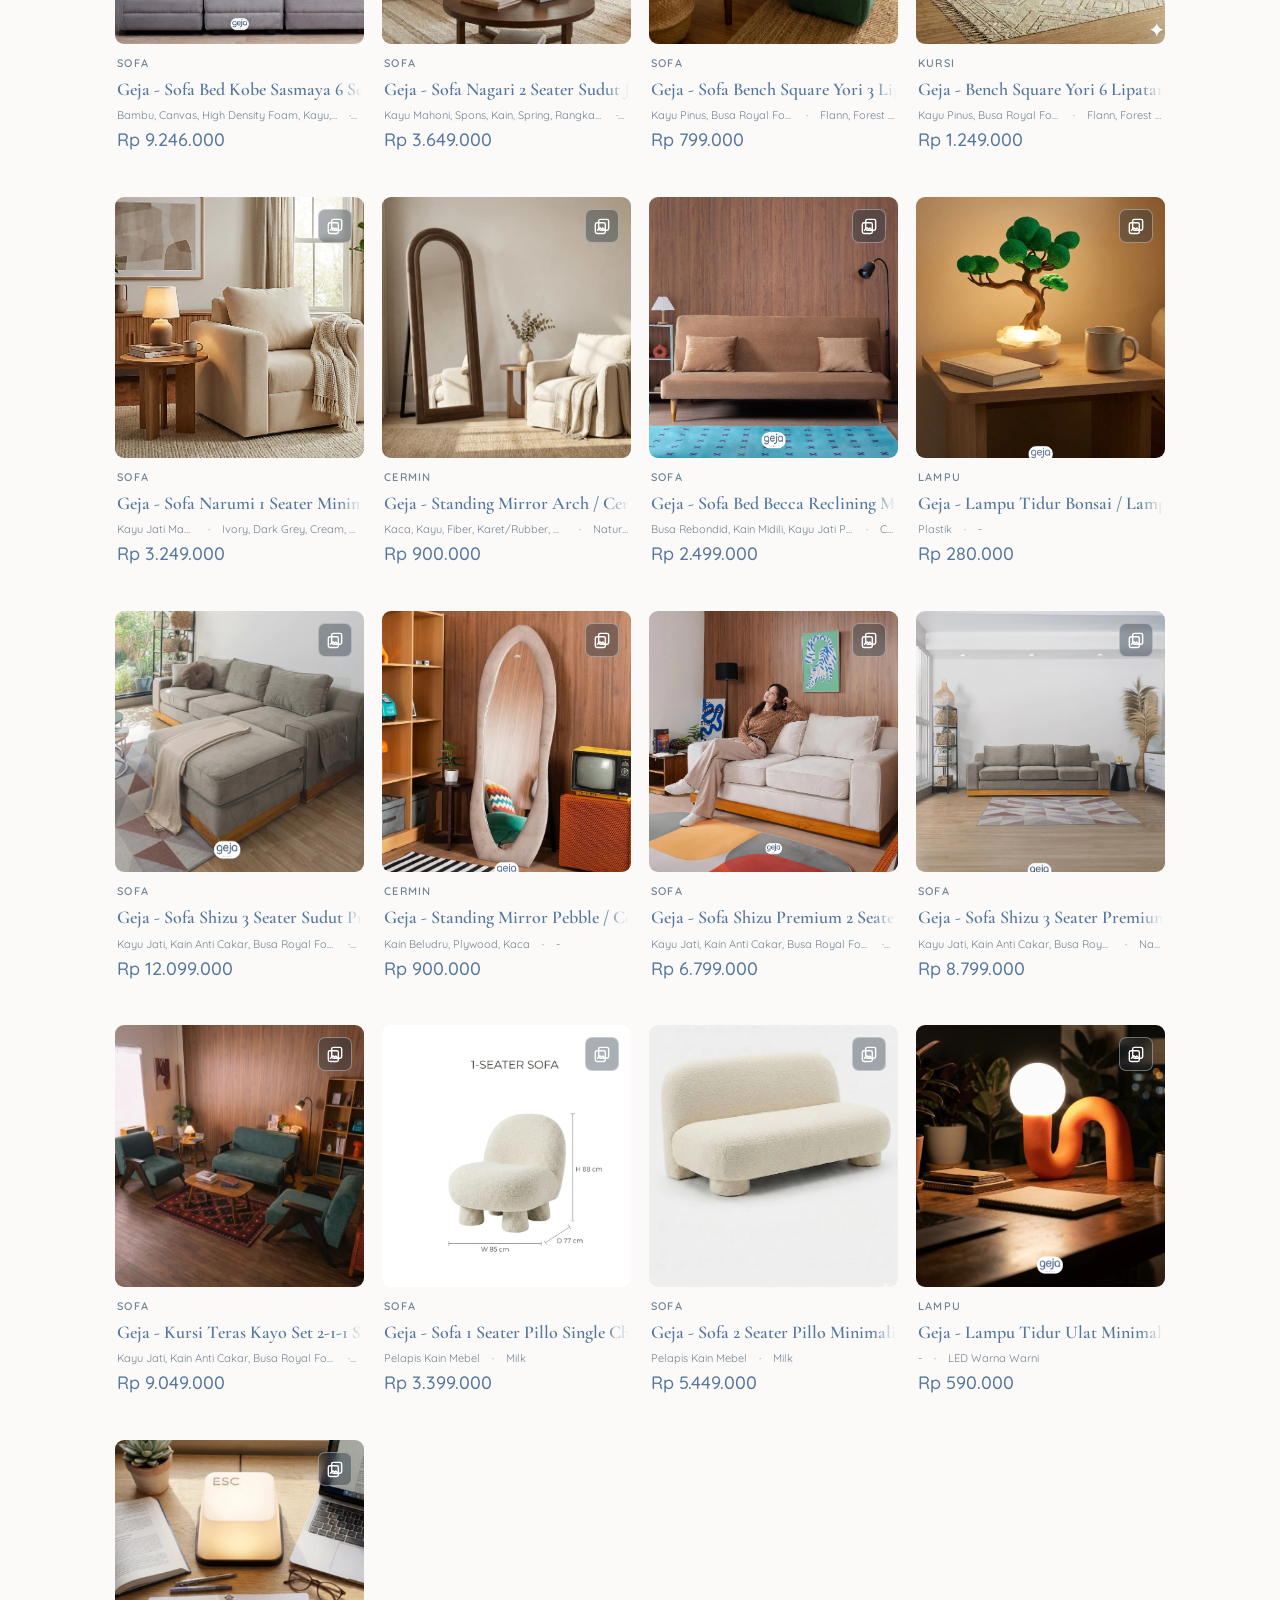
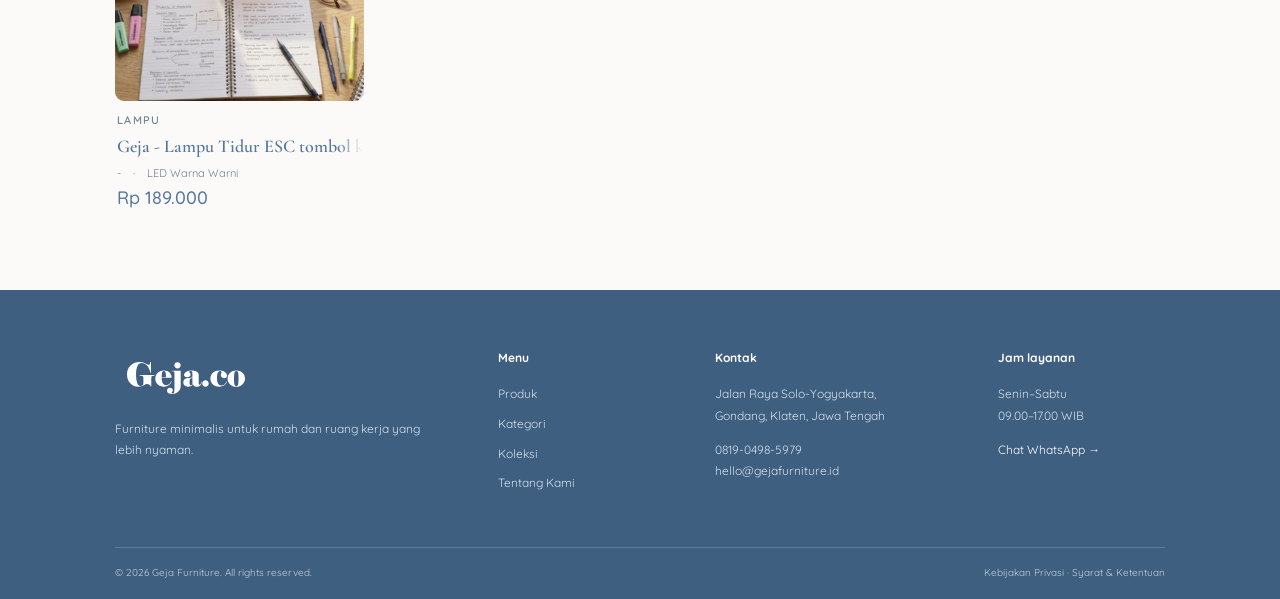
==== commit f0fa7b1e: "tampilkan produk pada halaman beranda hanya 16 item, hilangkan indikator menu aktif hanya di halaman" ====
--- a/katalog.html
+++ b/katalog.html
@@ -55,7 +55,7 @@
   <header class="header">
     <a class="logo" href="index.html#home" aria-label="Geja Furniture"><img src="geja-logo.svg" alt="Geja Furniture"></a>
     <nav id="nav" aria-label="Navigasi utama">
-      <a href="index.html#home">Beranda</a><a class="nav-active" href="katalog.html">Produk</a><a href="index.html#koleksi">Koleksi</a><a href="index.html#tentang">Tentang</a><a href="#kontak">Kontak</a>
+      <a href="index.html#home">Beranda</a><a href="katalog.html">Produk</a><a href="index.html#koleksi">Koleksi</a><a href="index.html#tentang">Tentang</a><a href="#kontak">Kontak</a>
     </nav>
     <form class="header-search" id="headerSearchForm" role="search"><span class="sr-only"><label for="headerSearch">Cari produk</label></span><button class="search-icon" type="submit" aria-label="Cari"><svg viewBox="0 0 24 24" aria-hidden="true"><circle cx="11" cy="11" r="5.5"></circle><path d="M16 16L21 21"></path></svg></button><input id="headerSearch" type="search" placeholder="Cari produk, kategori, atau material..." autocomplete="off"></form>
     <a class="header-product-btn" href="katalog.html" aria-label="Lihat semua produk"><span aria-hidden="true"><svg class="catalog-icon" viewBox="0 0 24 24"><path d="M4 10h16v10H4zM3 10l2-6h14l2 6M8 14h8M8 18h8"/></svg></span><span>Katalog</span></a>
--- a/style.css
+++ b/style.css
@@ -177,7 +177,21 @@
 .hero-card .hero-card-title,.banner h2{font-family:var(--heading-font-family)}
 .products .section-head h2,.shopping h2,.collections .section-head h2,.about-copy h2,.location-copy h2,.collection h3{font-family:var(--heading-font-family)}
 .modal-info #modalDesc{white-space:pre-line}
+.modal-info #modalDesc.is-collapsed{max-height:7.2em;overflow:hidden}
+.modal-info #modalDesc.is-expanded{max-height:none}
+.modal-description-toggle{display:block;margin:-6px 0 20px;padding:0;border:0;background:none;color:var(--blue);font:600 12px/1.5 "Quicksand",sans-serif;text-decoration:underline;text-underline-offset:3px;cursor:pointer}
+.modal-description-toggle[hidden]{display:none}
 .product h3{font-size:18px;font-weight:750;line-height:1.25;margin:8px 0 8px;}
+.product{display:flex;flex-direction:column}
+.product-info{display:flex;flex:1;flex-direction:column;padding:12px 2px}
+.product-category,.product-meta>span,.price{white-space:nowrap;overflow:hidden;text-overflow:ellipsis}
+.product-meta{min-width:0}
+.product-meta>span{min-width:0}
+.product h3{font-size:18px;font-weight:750;line-height:1.25;margin:8px 0 8px;white-space:nowrap;overflow:hidden;-webkit-mask-image:linear-gradient(to right,#000 calc(100% - 24px),transparent 100%);mask-image:linear-gradient(to right,#000 calc(100% - 24px),transparent 100%);}
+.product-grid{grid-template-columns:repeat(4,minmax(0,1fr))}
+.product,.product-info{min-width:0}
+@media(max-width:1100px){.product-grid{grid-template-columns:repeat(3,minmax(0,1fr))}}
+@media(max-width:900px){.product-grid{grid-template-columns:repeat(2,minmax(0,1fr))}}
 .price{font-size:18px;font-weight:500;line-height:1.2;}
 .product-category{font-size:11px;font-weight:600;}
 @media(max-width:1100px) and (min-width:901px){
@@ -396,6 +410,5 @@
   @media(min-width:621px){.modal-box{height:min(80dvh,calc(100dvh - 60px));max-height:calc(100dvh - 60px)}}
 }
 
-.scroll-reveal{opacity:0;transform:translateY(22px);transition:opacity .65s ease,transform .65s cubic-bezier(.2,.7,.2,1)}
-.scroll-reveal.is-visible{opacity:1;transform:translateY(0)}
-@media(prefers-reduced-motion:reduce){.scroll-reveal{opacity:1;transform:none;transition:none}}
+.scroll-reveal,.scroll-reveal.is-visible{opacity:1;transform:none;transition:none}
+@media(prefers-reduced-motion:reduce){.scroll-reveal,.scroll-reveal.is-visible{opacity:1;transform:none;transition:none}}
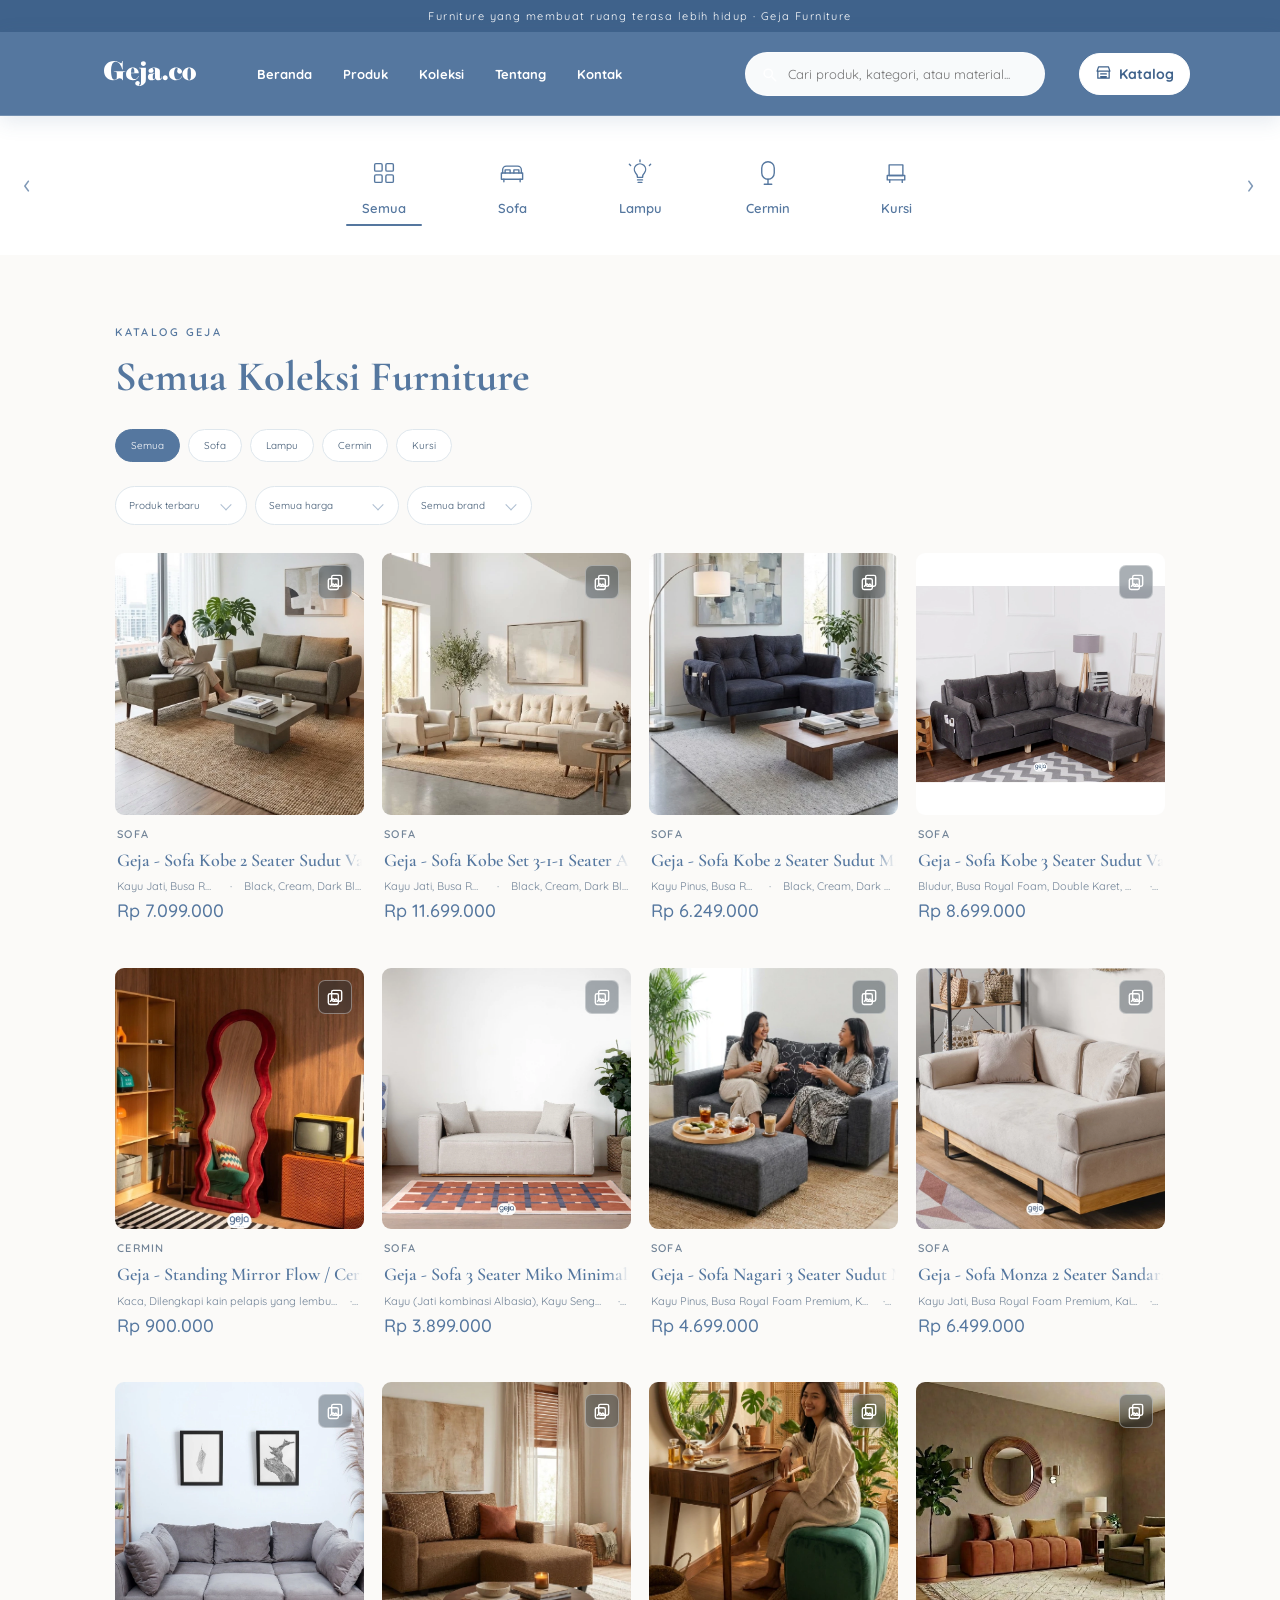
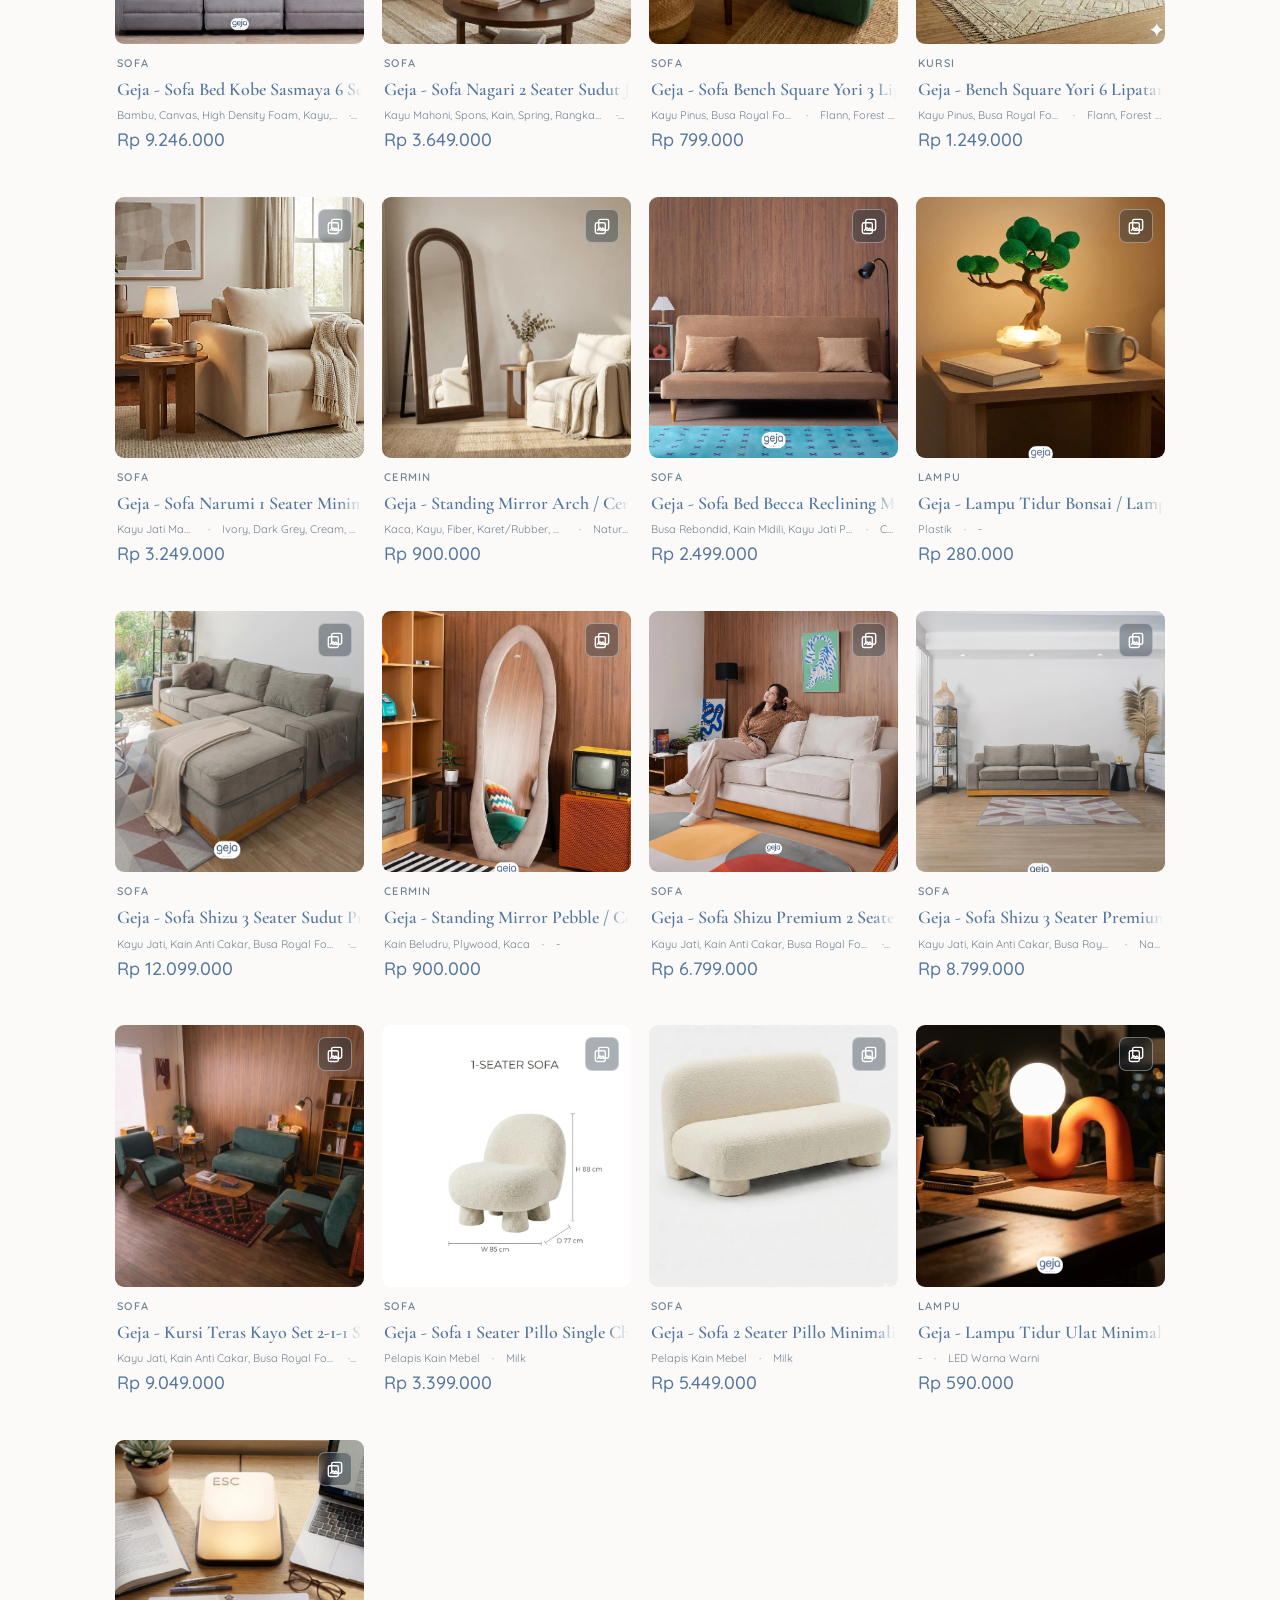
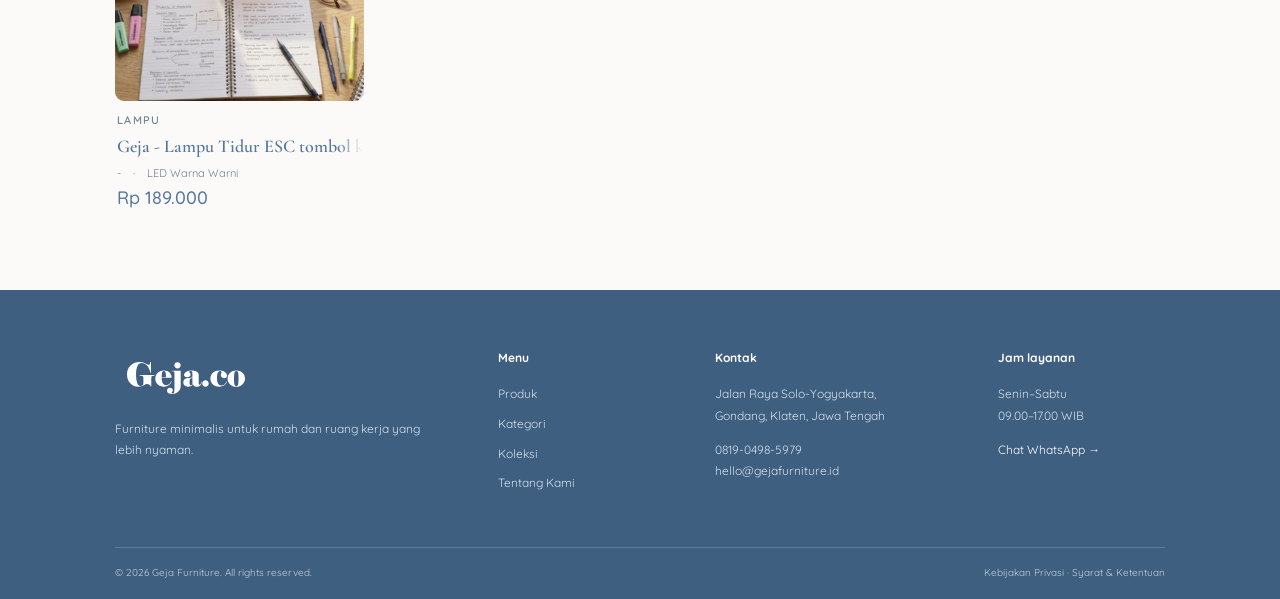
==== commit 6d7f0ba1: "perbaikan di kategori" ====
--- a/katalog.html
+++ b/katalog.html
@@ -70,11 +70,13 @@
         <div class="category-track" id="categoryTrack">
           <button class="category-card active" data-filter="Semua" type="button"><span class="category-icon all-icon"><svg viewBox="0 0 48 48" aria-hidden="true"><rect x="9" y="9" width="12" height="12" rx="2"/><rect x="27" y="9" width="12" height="12" rx="2"/><rect x="9" y="27" width="12" height="12" rx="2"/><rect x="27" y="27" width="12" height="12" rx="2"/></svg></span><span>Semua</span></button>
           <button class="category-card" data-filter="Sofa" type="button"><span class="category-icon"><svg viewBox="0 0 48 48" aria-hidden="true"><path d="M9 24v-5a6 6 0 0 1 6-6h18a6 6 0 0 1 6 6v5"/><path d="M7 24h34v10H7z"/><path d="M11 34v4M37 34v4M13 24v-5h8v5M27 24v-5h8v5"/></svg></span><span>Sofa</span></button>
+          <button class="category-card" data-filter="Lampu" type="button"><span class="category-icon"><svg viewBox="0 0 48 48" aria-hidden="true"><path d="M17 24a9 9 0 1 1 14 0c-2 2-3 4-3 7h-8c0-3-1-5-3-7Z"/><path d="M20 35h8M21 39h6M24 6V3M9 12l-2-2M39 12l2-2"/></svg></span><span>Lampu</span></button>
+          <button class="category-card" data-filter="Cermin" type="button"><span class="category-icon"><svg viewBox="0 0 48 48" aria-hidden="true"><rect x="14" y="6" width="20" height="28" rx="10"/><path d="M24 34v7M18 42h12"/></svg></span><span>Cermin</span></button>
           <button class="category-card" data-filter="Kursi" type="button"><span class="category-icon"><svg viewBox="0 0 48 48" aria-hidden="true"><path d="M13 11h22v17H13z"/><path d="M10 28h28v7H10z"/><path d="M14 35v4M34 35v4"/></svg></span><span>Kursi</span></button>
-          <button class="category-card" data-filter="Meja" type="button"><span class="category-icon"><svg viewBox="0 0 48 48" aria-hidden="true"><path d="M7 15h34v7H7zM13 22l-4 18M35 22l4 18"/></svg></span><span>Meja</span></button>
-          <button class="category-card" data-filter="Storage" type="button"><span class="category-icon"><svg viewBox="0 0 48 48" aria-hidden="true"><rect x="9" y="8" width="30" height="32" rx="2"/><path d="M24 8v32M9 24h30M18 16h2M27 16h2M18 32h2M27 32h2"/></svg></span><span>Storage</span></button>
-          <button class="category-card" data-filter="Kamar Tidur" type="button"><span class="category-icon"><svg viewBox="0 0 48 48" aria-hidden="true"><path d="M7 27h34v10H7zM11 27v-7a5 5 0 0 1 5-5h8a5 5 0 0 1 5 5v7"/><path d="M15 15v12M7 37v4M41 37v4"/></svg></span><span>Kamar Tidur</span></button>
-          <button class="category-card" data-filter="Aksesoris" type="button"><span class="category-icon"><svg viewBox="0 0 48 48" aria-hidden="true"><path d="M12 39h24M16 39V22l8-7 8 7v17M19 22h10M24 8v7"/><path d="M19 29h10v10H19z"/></svg></span><span>Aksesoris</span></button>
+          <button class="category-card" data-filter="Meja" type="button" hidden><span class="category-icon"><svg viewBox="0 0 48 48" aria-hidden="true"><path d="M7 15h34v7H7zM13 22l-4 18M35 22l4 18"/></svg></span><span>Meja</span></button>
+          <button class="category-card" data-filter="Storage" type="button" hidden><span class="category-icon"><svg viewBox="0 0 48 48" aria-hidden="true"><rect x="9" y="8" width="30" height="32" rx="2"/><path d="M24 8v32M9 24h30M18 16h2M27 16h2M18 32h2M27 32h2"/></svg></span><span>Storage</span></button>
+          <button class="category-card" data-filter="Kamar Tidur" type="button" hidden><span class="category-icon"><svg viewBox="0 0 48 48" aria-hidden="true"><path d="M7 27h34v10H7zM11 27v-7a5 5 0 0 1 5-5h8a5 5 0 0 1 5 5v7"/><path d="M15 15v12M7 37v4M41 37v4"/></svg></span><span>Kamar Tidur</span></button>
+          <button class="category-card" data-filter="Aksesoris" type="button" hidden><span class="category-icon"><svg viewBox="0 0 48 48" aria-hidden="true"><path d="M12 39h24M16 39V22l8-7 8 7v17M19 22h10M24 8v7"/><path d="M19 29h10v10H19z"/></svg></span><span>Aksesoris</span></button>
         </div>
         <button class="slider-arrow" id="catNext" type="button" aria-label="Kategori berikutnya">›</button>
       </div>
@@ -82,7 +84,7 @@
 
     <section class="products section" id="produk">
       <div class="section-head product-head"><div><p class="eyebrow">KATALOG GEJA</p><h2>Semua Koleksi Furniture</h2></div><span></span></div>
-      <div class="filters" role="group" aria-label="Filter kategori"><button class="filter active" data-filter="Semua">Semua</button><button class="filter" data-filter="Sofa">Sofa</button><button class="filter" data-filter="Kursi">Kursi</button><button class="filter" data-filter="Meja">Meja</button><button class="filter" data-filter="Storage">Storage</button><button class="filter" data-filter="Kamar Tidur">Kamar Tidur</button><button class="filter" data-filter="Aksesoris">Aksesoris</button></div>
+      <div class="filters" role="group" aria-label="Filter kategori"><button class="filter active" data-filter="Semua">Semua</button><button class="filter" data-filter="Sofa">Sofa</button><button class="filter" data-filter="Lampu">Lampu</button><button class="filter" data-filter="Cermin">Cermin</button><button class="filter" data-filter="Kursi">Kursi</button><button class="filter" data-filter="Meja" hidden>Meja</button><button class="filter" data-filter="Storage" hidden>Storage</button><button class="filter" data-filter="Kamar Tidur" hidden>Kamar Tidur</button><button class="filter" data-filter="Aksesoris" hidden>Aksesoris</button></div>
       <div class="toolbar">
         <div class="selects"><label><span class="sr-only">Urutkan</span><select id="sort"><option value="latest" selected>Produk terbaru</option><option value="price-low">Harga terendah</option><option value="price-high">Harga tertinggi</option><option value="name">Nama A–Z</option></select></label><label><span class="sr-only">Rentang harga</span><select id="priceRange"><option value="all">Semua harga</option><option value="under2">Di bawah Rp2 juta</option><option value="2to5">Rp2–5 juta</option><option value="over5">Di atas Rp5 juta</option></select></label><label><span class="sr-only">Brand</span><select id="brandFilter"><option value="all">Semua brand</option><option value="Geja Furniture">Geja Furniture</option></select></label></div>
       </div>
